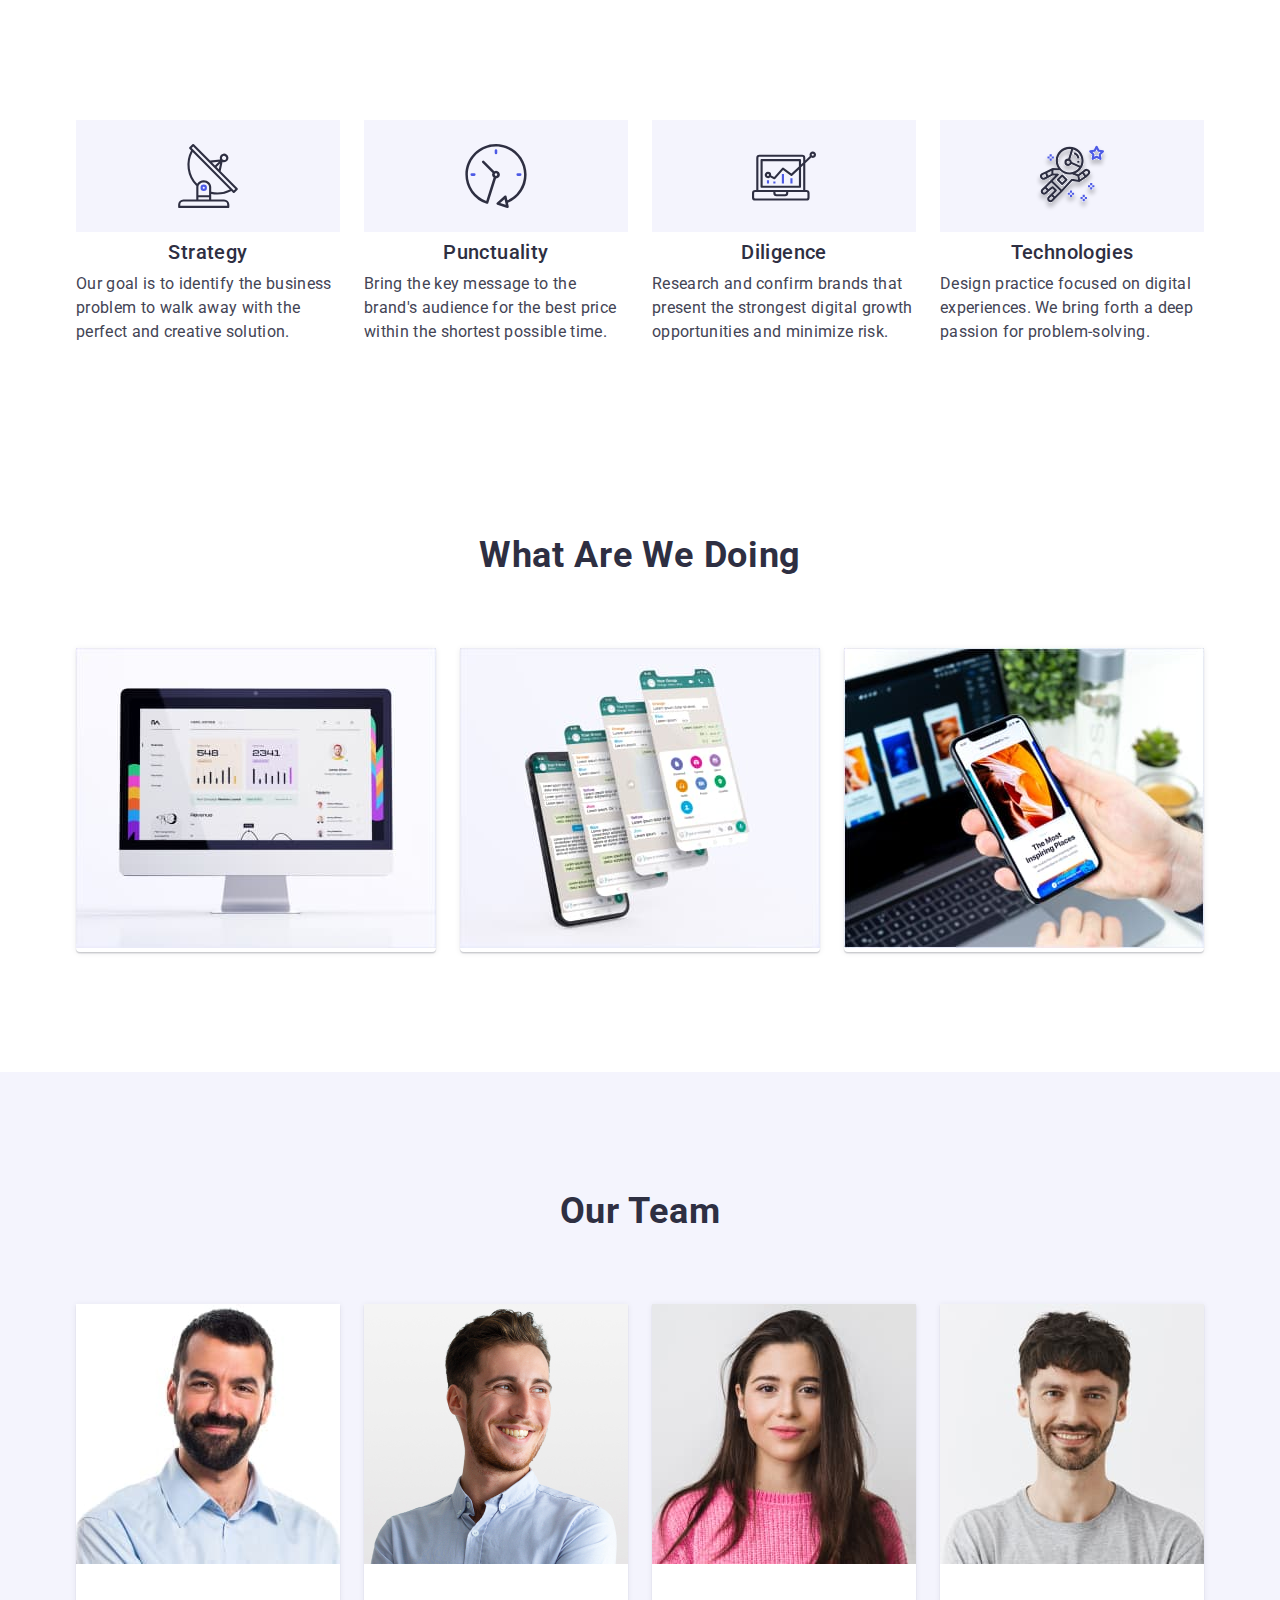
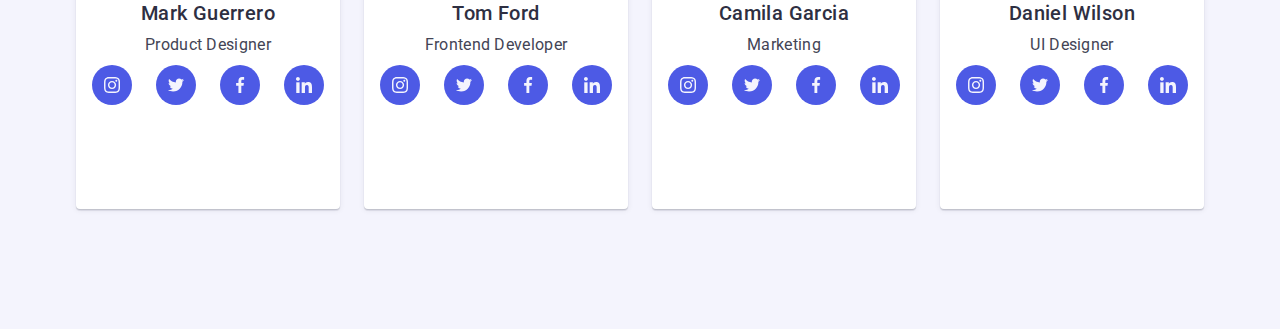
==== index.html @ c8f1322c "Update1" ====
<!DOCTYPE html>
<html lang="en">
  <head>
    <meta charset="UTF-8" />
    <meta http-equiv="X-UA-Compatible" content="IE=edge" />
    <meta name="viewport" content="width=device-width, initial-scale=1.0" />
    <title>Studio</title>
    <link
      rel="stylesheet"
      href="https://cdn.jsdelivr.net/npm/modern-normalize@1.1.0/modern-normalize.min.css"
    />
    <link rel="preconnect" href="https://fonts.googleapis.com" />
    <link rel="preconnect" href="https://fonts.gstatic.com" crossorigin />
    <link
      href="https://fonts.googleapis.com/css2?family=Raleway:wght@800&family=Roboto:wght@400;500;700;900&display=swap"
      rel="stylesheet"
    />
    <link rel="stylesheet" href="./css/styles.css" />
    <link rel="stylesheet" href="./css/device.css">
  </head>
  <body>
    <!-- top line -->
    <!-- <header class="container-site">
      <div class="container header-conteiner">
        <nav class="header-navigation">

          <a class="link web-top" href="./index.html"
            >Web<span class="studio-top">Studio</span></a
          >

          <ul class="list site-nav">
            <li class="item menu-link">
              <a class="link hover-nav header-nav current" href="./index.html"
                >Studio</a
              >
            </li>

            <li class="item menu-link">
              <a class="link hover-nav header-nav" href="./portfolio.html"
                >Portfoilio</a
              >
            </li>

            <li class="item menu-link">
              <a class="link hover-nav header-nav" href="">Contacts</a>
            </li>
          </ul>
        </nav>
        <address class="font">
          <ul class="list site-nav">
            <li class="item">
              <a
                class="link hover-nav header-addr"
                href="mailto:info@devstudio.com"
                >info@devstudio.com</a
              >
            </li>

            <li class="item">
              <a class="link hover-nav header-addr" href="tel:+11000111111"
                >+11 (000) 111-11-11</a
              >
            </li>
          </ul>
        </address>
      </div>
    </header> -->

    <!-- Hero img -->
    <main>
      <!-- <section class="hero overlay">
        <h1 class="hero-tittle">Effective Solutions for Your Business</h1>
        <button data-modal-open class="hero-btn hover-btn">
          Order Service
        </button>
      </section> -->

      <!-- Sections 1 -->
      <section class="section">
        <div class="container">
          <h2 class="list" hidden>hidden tex in this sectioenes</h2>
          <ul class="list feature-list">
            <li class="list-item">
              <h3 class="feature-subtitle">Strategy</h3>
              <p class="cards-subtext">
                Our goal is to identify the business problem to walk away with
                the perfect and creative solution.
              </p>
            </li>
            <li class="list-item">
              <h3 class="feature-subtitle">Punctuality</h3>
              <p class="cards-subtext">
                Bring the key message to the brand's audience for the best price
                within the shortest possible time.
              </p>
            </li>
            <li class="list-item">
              <h3 class="feature-subtitle">Diligence</h3>
              <p class="cards-subtext">
                Research and confirm brands that present the strongest digital
                growth opportunities and minimize risk.
              </p>
            </li>
            <li class="list-item">
              <h3 class="feature-subtitle">Technologies</h3>
              <p class="cards-subtext">
                Design practice focused on digital experiences. We bring forth a
                deep passion for problem-solving.
              </p>
            </li>
          </ul>
        </div>
      </section>

      <!-- Sections 2 -->
      <section class="section-2">
        <div class="container">
          <h2 class="semple-text">What are we doing</h2>
          <ul class="list feature-list">
            <li class="card-item">
              <img
                src="./images/img1.jpg"
                alt="Photo computer"
                width="360"
                height="300"
              />
            </li>
            <li class="card-item">
              <img
                src="./images/img2.jpg"
                alt="Photo mobile"
                width="360"
                height="300"
              />
            </li>
            <li class="card-item">
              <img
                src="./images/img3.jpg"
                alt="Photo Iphone"
                width="360"
                height="300"
              />
            </li>
          </ul>
        </div>
      </section>

      <!-- Section 3 -->
      <section class="section-3">
        <div class="container">
          <h2 class="semple-text">Our Team</h2>
          <ul class="list feature-list">
            <li class="card-item">
              <img
                src="./images/Team-Card-1.jpg"
                alt="Mark Guerrero"
                width="264"
                height="260"
              />
              <div class="subcard-item">
                <h3 class="feature-subtitle">Mark Guerrero</h3>
                <p class="cards-subtext-team">Product Designer</p>

                <ul class="social-list">
                  <li>
                    <a class="social-link" href="">
                      <svg class="social-icon">
                        <use
                          href="./images/symbol-defs.svg#icon-instagram"
                        ></use>
                      </svg>
                    </a>
                  </li>

                  <li>
                    <a class="social-link" href="">
                      <svg class="social-icon">
                        <use href="./images/symbol-defs.svg#icon-twitter"></use>
                      </svg>
                    </a>
                  </li>

                  <li>
                    <a class="social-link" href="">
                      <svg class="social-icon">
                        <use
                          href="./images/symbol-defs.svg#icon-facebook"
                        ></use>
                      </svg>
                    </a>
                  </li>

                  <li>
                    <a class="social-link" href="">
                      <svg class="social-icon">
                        <use
                          href="./images/symbol-defs.svg#icon-linkedin"
                        ></use>
                      </svg>
                    </a>
                  </li>
                </ul>
              </div>
            </li>

            <li class="card-item">
              <img
                src="./images/Team-Card-2.jpg"
                alt="Photo Tom Ford"
                width="264"
                height="260"
              />
              <div class="subcard-item">
                <h3 class="feature-subtitle">Tom Ford</h3>
                <p class="cards-subtext-team">Frontend Developer</p>
                <ul class="social-list">
                  <li class="social-item">
                    <a class="social-link" href="">
                      <svg class="social-icon">
                        <use
                          href="./images/symbol-defs.svg#icon-instagram"
                        ></use>
                      </svg>
                    </a>
                  </li>

                  <li>
                    <a class="social-link" href="">
                      <svg class="social-icon">
                        <use href="./images/symbol-defs.svg#icon-twitter"></use>
                      </svg>
                    </a>
                  </li>

                  <li>
                    <a class="social-link" href="">
                      <svg class="social-icon">
                        <use
                          href="./images/symbol-defs.svg#icon-facebook"
                        ></use>
                      </svg>
                    </a>
                  </li>

                  <li>
                    <a class="social-link" href="">
                      <svg class="social-icon">
                        <use
                          href="./images/symbol-defs.svg#icon-linkedin"
                        ></use>
                      </svg>
                    </a>
                  </li>
                </ul>
              </div>
            </li>

            <li class="card-item">
              <img
                src="./images/Team-Card-3.jpg"
                alt="Photo Camila Garcia"
                width="264"
                height="260"
              />
              <div class="subcard-item">
                <h3 class="feature-subtitle">Camila Garcia</h3>
                <p class="cards-subtext-team">Marketing</p>
                <ul class="social-list">
                  <li class="social-item">
                    <a class="social-link" href="">
                      <svg class="social-icon">
                        <use
                          href="./images/symbol-defs.svg#icon-instagram"
                        ></use>
                      </svg>
                    </a>
                  </li>

                  <li>
                    <a class="social-link" href="">
                      <svg class="social-icon">
                        <use href="./images/symbol-defs.svg#icon-twitter"></use>
                      </svg>
                    </a>
                  </li>

                  <li>
                    <a class="social-link" href="">
                      <svg class="social-icon">
                        <use
                          href="./images/symbol-defs.svg#icon-facebook"
                        ></use>
                      </svg>
                    </a>
                  </li>

                  <li>
                    <a class="social-link" href="">
                      <svg class="social-icon">
                        <use
                          href="./images/symbol-defs.svg#icon-linkedin"
                        ></use>
                      </svg>
                    </a>
                  </li>
                </ul>
              </div>
            </li>

            <li class="card-item">
              <img
                src="./images/Team-Card-4.jpg"
                alt="Photo Daniel Wilson"
                width="264"
                height="260"
              />
              <div class="subcard-item">
                <h3 class="feature-subtitle">Daniel Wilson</h3>
                <p class="cards-subtext-team">UI Designer</p>
                <ul class="social-list">
                  <li class="social-item">
                    <a class="social-link" href="">
                      <svg class="social-icon">
                        <use
                          href="./images/symbol-defs.svg#icon-instagram"
                        ></use>
                      </svg>
                    </a>
                  </li>

                  <li>
                    <a class="social-link" href="">
                      <svg class="social-icon">
                        <use href="./images/symbol-defs.svg#icon-twitter"></use>
                      </svg>
                    </a>
                  </li>

                  <li>
                    <a class="social-link" href="">
                      <svg class="social-icon">
                        <use
                          href="./images/symbol-defs.svg#icon-facebook"
                        ></use>
                      </svg>
                    </a>
                  </li>

                  <li>
                    <a class="social-link" href="">
                      <svg class="social-icon">
                        <use
                          href="./images/symbol-defs.svg#icon-linkedin"
                        ></use>
                      </svg>
                    </a>
                  </li>
                </ul>
              </div>
            </li>
          </ul>
        </div>
      </section>

      <!-- Section 4 -->
      <!-- <section class="section-4">
        <div class="container">
          <h2 class="costumer">Customers</h2>
          <ul class="company-logo">
            <li class="logo-company-partners">
              <a class="logo-partner" href="">
                <svg class="logo-company-items" width="104" height="56">
                  <use href="./images/symbol-defs.svg#icon-icon-Client-1"></use>
                </svg>
              </a>
            </li>

            <li class="logo-company-partners">
              <a class="logo-partner" href="">
                <svg class="logo-company-items" width="104" height="56">
                  <use href="./images/symbol-defs.svg#icon-icon-Client-2"></use>
                </svg>
              </a>
            </li>

            <li class="logo-company-partners">
              <a class="logo-partner" href="">
                <svg class="logo-company-items" width="104" height="56">
                  <use href="./images/symbol-defs.svg#icon-icon-Client-3"></use>
                </svg>
              </a>
            </li>

            <li class="logo-company-partners">
              <a class="logo-partner" href="">
                <svg class="logo-company-items" width="104" height="56">
                  <use href="./images/symbol-defs.svg#icon-icon-Client-4"></use>
                </svg>
              </a>
            </li>

            <li class="logo-company-partners">
              <a class="logo-partner" href="">
                <svg class="logo-company-items" width="104" height="56">
                  <use href="./images/symbol-defs.svg#icon-icon-Client-5"></use>
                </svg>
              </a>
            </li>

            <li class="logo-company-partners">
              <a class="logo-partner" href="">
                <svg class="logo-company-items" width="104" height="56">
                  <use href="./images/symbol-defs.svg#icon-icon-Client-6"></use>
                </svg>
              </a>
            </li>
          </ul>
        </div>
      </section>
    </main>

    <div class="backdrop is-hidden" data-modal>
      <div class="modal">
        <button data-modal-close class="close-btn-img">
          <svg class="icon-vector" width="8" height="8">
            <use href="./images/symbol-defs.svg#icon-Vector"></use>
          </svg>
        </button>
        <p class="modal-form-text">
          Leave your contacts and we will call you back
        </p>

        <form class="form">
          <label class="modal-text"
            ><span class="form-subfield">Name</span>
            <span class="form-field">
              <input type="text" name="name" id="name" class="column" />
              <svg class="icon-modal" width="18" height="24">
                <use href="./images/symbol-defs.svg#icon-person"></use>
              </svg>
            </span>
          </label>

          <label class="modal-text"
            ><span class="form-subfield">Phone</span>
            <span class="form-field">
              <input type="tel" name="tel" id="tel" class="column" />
              <svg class="icon-modal" width="18" height="24">
                <use href="./images/symbol-defs.svg#icon-phone"></use>
              </svg>
            </span>
          </label>

          <label for="email" class="modal-text"
            ><span class="form-subfield">Email</span>
            <span class="form-field">
              <input type="email" name="email" id="email" class="column" />
              <svg class="icon-modal" width="18" height="24">
                <use href="./images/symbol-defs.svg#icon-email"></use>
              </svg>
            </span>
          </label>

          <div class="form-field">
            <label for="comment" class="modal-text">Comment</label>
            <textarea
              name="comment"
              id="comment"
              rows="6"
              cols="9"
              class="comment-column"
              placeholder="Text input"
            ></textarea>
          </div>

          <label class="check option text-policy">
            <input class="check__input" type="checkbox" checked />
            <span class="check__box"></span>
            I accept the terms and conditions of the
            <a href="" class="link-policy">Privacy Policy</a>
          </label>

          <div class="form-btn">
            <button type="submit" class="btn-modal hover-btn">Send</button>
          </div>
        </form>
      </div>
    </div> -->

    <!-- <footer class="back-foot">
      <div class="container-fooer">
        <div>
          <a class="link web-top" href="./index.html"
            >Web <span class="studio-top-footer">Studio</span></a
          >
          <p class="foot-text">
            Increase the flow of customers and sales for your business with
            digital marketing & growth solutions.
          </p>
        </div>
        <div class="container-subfooetr">
          <p class="footr-subtext">Social media</p>
          <ul class="footer-social">
            <li>
              <a class="subbutton" href="">
                <svg class="button-icon" width="40" height="40">
                  <use href="./images/symbol-defs.svg#icon-instagram"></use>
                </svg>
              </a>
            </li>
            <li>
              <a class="subbutton" href="">
                <svg class="button-icon" width="40" height="40">
                  <use href="./images/symbol-defs.svg#icon-twitter"></use>
                </svg>
              </a>
            </li>
            <li>
              <a class="subbutton" href="">
                <svg class="button-icon" width="40" height="40">
                  <use href="./images/symbol-defs.svg#icon-facebook"></use>
                </svg>
              </a>
            </li>
            <li>
              <a class="subbutton" href="">
                <svg class="button-icon" width="40" height="40">
                  <use href="./images/symbol-defs.svg#icon-linkedin"></use>
                </svg>
              </a>
            </li>
          </ul>
        </div>

        <div class="Subscribe">
          <p class="text-subscribe">Subscribe</p>
          <div class="box2">
            <label for="mail"></label>
            <input
              type="email"
              id="mail"
              name="email"
              placeholder="E-mail"
              class="footer-mail comment-footer"
            />
            <button class="footer-subscribe-btn" type="submit">
              Subscribe
              <svg class="footer-subscribe-icon" width="24" height="24">
                <use href="./images/symbol-defs.svg#icon-send"></use>
              </svg>
            </button>
          </div>
        </div>
      </div>
    </footer> -->

    <!-- <script src="./js/modal.js"></script> -->
  </body>
</html>
---- css/styles.css ----
body{
font-family: "Roboto", sans-serif;
color: var(--text);
}

p,h1,h2,h3,h4,h5,h6{
margin: 0;
}

ul {
    margin: 0;
    padding-left: 0;
}

:root{
--font-text:#2e2f42;
--text:#434455;
--color: #4d5ae5;
--hov-btn: #404bbf;
--white-col: #ffffff;
--ft-col: #f4f4fd;
--color-tex: #E7E9FC;

--card-set-gap: 20px;

}
.list{
    list-style: none;
}

.link{
    text-decoration: none;
}






  
/* ==============================Header================================*/
.web-top{
font-family: "Raleway", sans-serif;
font-weight: 800;
font-size: 18px;
line-height: 1.17;
letter-spacing: 0.03em;
text-transform: uppercase;
color: var(--color)
}

.web-top{
    margin-right: 76px;
}

.studio-top{
font-family: 'Raleway', sans-serif;
font-weight: 800;
font-size: 18px;
line-height: 1.5;
letter-spacing: 0.03em;
text-transform: uppercase;
color: var(--font-text);     
}

.header-nav{
    font-family: 'Roboto', sans-serif;
    font-weight: 500;
    font-size: 16px;
    line-height: 1.5;
    letter-spacing: 0.02em;
    color: var(--font-text);
}

.header-addr{
    font-family: 'Roboto', sans-serif;
    font-size: 16px;
    line-height: 1.5;
    letter-spacing: 0.02em;
    color: var(--text);
}

.font{
    font-style: normal
}

.line{
    border-bottom: 1px solid #E7E9FC;
}
.header-navigation{
    display: flex;
    align-items: center;
    margin-right: auto;
}

.site-nav{
    display: flex;
    gap: 40px;
}

.item{
    padding-top: 25px;
    padding-bottom: 25px;
}
.menu-link {
    position: relative;
}

.link.current::after {
    content: '';
    position: absolute;
    left: 0;
    bottom: -1px;
    display: block;
    width: 100%;
    height: 4px;
    border-radius: 2px;
    background-color: #404BBF;
}


/* =================Hero =========================*/
.hero{
    background-color: var(--font-text);
    padding-top: 188px;
    padding-bottom: 188px;
    height: 600px;
    text-align: center;
}

.hero-tittle{
    font-family: 'Roboto', sans-serif;
    font-size: 56px;
    line-height: 1.07;
    letter-spacing: 0.02em;
    color: var(--white-col);
    max-width: 496px;
    margin-left: auto;
    margin-right: auto;
    margin-bottom: 48px;
}

.hero-btn{
    font-family: "Roboto", sans-serif;
    font-weight: 500;
    font-size: 16px;
    line-height: 1.5;
    letter-spacing: 0.04em;
    color: var(--white-col);
    cursor: pointer;
    background: var(--color);
    box-shadow: 0px 4px 4px rgba(0, 0, 0, 0.15);
    border-radius: 4px;
    padding: 16px 32px 16px;
    border: none;
    transition: 250ms ease;
}


.hover-btn:hover,
.hover-btn:focus {
    background-color: var(--hov-btn);
    color: var(--white-col);
    box-shadow: 0px 3px 1px rgba(0, 0, 0, 0.1), 0px 2px 1px rgba(0, 0, 0, 0.08), 0px 2px 2px rgba(0, 0, 0, 0.12);
}

.hover-nav:hover,
.hover-nav:focus{
    color: var(--hov-btn);
}

.backdrop{
    position: fixed;
    top: 0;
    left: 0;
    min-width: 100%;
    min-height: 100%;
    background: rgba(46, 47, 66, 0.4);
    opacity: 1; 
    visibility: visible; 
    transition: opacity 250ms cubic-bezier(0.4, 0, 0.2, 1) visibility 250ms cubic-bezier(0.4, 0, 0.2, 1);
}

.backdrop.is-hidden{
    opacity: 0;
    pointer-events: none;
}

.is-hidden {
    opacity: 0;
    visibility: hidden;
    transition: 300ms ease-in-out;
}

.modal{
    position: absolute;
    top: 50%;
    left: 50%;
    transform: translate(-50%, -50%)scale(1);

    min-height: 576px; 
    min-width: 408px;
    
    background: #FCFCFC;
    box-shadow: 0px 1px 1px rgba(0, 0, 0, 0.14), 0px 1px 3px rgba(0, 0, 0, 0.12), 0px 2px 1px rgba(0, 0, 0, 0.2);
    border-radius: 4px;
    padding: 24px;
    transition: transform 250ms cubic-bezier(0.4, 0, 0.2, 1);
}

.modal-form-text{
    font-family: 'Roboto', sans-serif;
    font-weight: 500;
    font-size: 16px;
    line-height: 1.5;
    text-align: center;
    letter-spacing: 0.02em;
    color: #2E2F42;
    margin-top: 48px;
    margin-bottom: 16px;
}

textarea{
    resize: none;
}

.backdrop.is-hidden .modal {
    transform: translate(-50%, -50%) scaleY(0);
}

.nav-btn{
    font-family: "Roboto", sans-serif;
    font-weight: 500;
    font-size: 16px;
    line-height: 1.5;
    letter-spacing: 0.04em;
    cursor: pointer;
    color: var(--color);
    padding: 12px 24px 12px;
    background-color: var(--ft-col);
    border: 1px solid var(--color-tex);
    border-radius: 4px;
    transition: 250ms ease;
}

/* =====================Sections =================== */

.hover-cards:hover{
    box-shadow: 0px 1px 6px rgba(46, 47, 66, 0.08), 0px 1px 1px rgba(46, 47, 66, 0.16), 0px 2px 1px rgba(46, 47, 66, 0.08);
    transition: 250ms ease;
}

.subbutton:hover,
.subbutton:focus {
    background-color: #31D0AA;
}

.social-link:hover,
.social-link:focus {
    background-color: #404BBF;
}

.logo-partner:is(:hover, :focus) {
   color: #404BBF;
   border: 1px solid #404BBF;
}

.logo-company-items {
    width: 104px;
    height: 56px;
    fill: currentColor;
    transition: 250ms ease;
}

.logo-partner {
    display: flex;
    border: 1px solid #8e8f99;
    width: 100%;
    height: 100%;
    border-radius: 4px;
    justify-content: center;
    align-items: center;
    color: #8e8f99;
}

.feature-text {
    font-family: 'Roboto', sans-serif;
    font-size: 16px;
    line-height: 1.5;
    letter-spacing: 0.02em;
    color: var(--text);
}

.semple-text {
    font-family: 'Roboto', sans-serif;
    font-size: 36px;
    line-height: 1.11;
    text-align: center;
    letter-spacing: 0.02em;
    text-transform: capitalize;
    color: var(--font-text);
    margin-bottom: 72px;
}

.costumer{
    font-family: 'Roboto', sans-serif;
    font-weight: 700;
    font-size: 36px;
    line-height: 1.11;
    text-align: center;
    letter-spacing: 0.02em;
    margin-bottom: 72px;
}

.customers-item {
    width: calc((100% - 120px) / 6);
    height: 88px;
}

.feature-subtitle{
    font-family: 'Roboto', sans-serif;
    font-weight: 500;
    font-size: 20px;
    line-height: 1.2;
    letter-spacing: 0.02em;
    color: var(--font-text);
    
}

.cards-subtext{
    font-size: 16px;
    line-height: 1.5;
    letter-spacing: 0.02em;
    color: var(--text);
    margin-top: 8px;
    margin-bottom: 72px;
}

.cards-subtext-team{
    font-size: 16px;
    line-height: 1.5;
    letter-spacing: 0.02em;
    color: var(--text);
    margin-top: 8px;
}

.cards-text{
    padding-top: 32px;
    padding-bottom: 32px;
    padding-left: 16px;
    padding-right: 16px;
}

.overlay{ 
    margin: 0 auto;
    background-image: linear-gradient(to right, rgba(46, 47, 66, 0.7), rgba(46, 47, 66, 0.7)), url("../images/people-office.jpg");
    background-repeat: no-repeat;
    background-size: cover;
    background-position: center;
    max-width: 1440px;
}

.card-item {
    text-align: center;
    background: #FFFFFF;
    box-shadow: 0px 1px 6px rgba(46, 47, 66, 0.08), 0px 1px 1px rgba(46, 47, 66, 0.16), 0px 2px 1px rgba(46, 47, 66, 0.08);
    border-radius: 0px 0px 4px 4px;
}

.gallery-list{
    display: flex;
    flex-wrap: wrap;
    gap: 48px 24px;
}

.gallery-list li{
    width: calc((100% - 60px) / 3);
    width: 360px;
}

.subcard-item{
    padding-top: 32px;
    padding-bottom: 32px;
}

.item-card{
    border: 1px solid #E7E9FC;
}


.box{
    width: 1158px;
    margin-top: 0px;
    margin: 0 auto;
}

.box1{
    width: 1158px;
    margin-top: 288px;
    margin-top: 72px;
}

.container {
    /* max-width: 428px; */
    padding-right: 15px;
    padding-left: 15px;
    margin-left: auto;
    margin-right: auto;
}

.container-fooer{
    width: 1158px;
    padding-right: 15px;
    padding-left: 15px;
    margin: 0 auto;
    display: flex;
}

.container-subfooetr{
    margin-left: 120px;
}

.section{
    padding-top: 120px;
}

.section-2{
    padding-top: 120px;
    padding-bottom: 120px;
}

.section-2{
    display: none;
}   

.section-3{
    padding-top: 120px;
    padding-bottom: 120px;
    background-color: #F4F4FD;
}

.section-4 {
    padding-top: 130px;
    padding-bottom: 120px; 
}

.container-4{
    width: 1128px;
    padding-right: 15px;
    padding-left: 15px;
    margin: 0 auto;
}

.section-portfolio {
    padding-bottom: 120px;
    padding-top: 120px;
}

.company-logo{
    display: flex;
    list-style: none;
    gap: 24px;
}

.sublogo{
    width: 168px;
    height: 88px;
}

.feature-list {
    display: block;
    gap: 24px;
    justify-content: center;
}

.feature-sublist {
    display: flex;
    gap: 24px;
    justify-content: center;
    margin-bottom: 72px;
}

.header-conteiner {
    display: flex;
}

.logo-company-partners{
    width: 168px;
    height: 88px;
}

.item-img-wrapper{
    position: relative;
    overflow: hidden;
}

.overloy-cards{
    position: absolute;
    left: 0;
    top: 0;
    width: 100%;
    height: 100%;
    overflow: auto;
    transform: translate(0, 100%);

    padding-top: 40px;
    padding-bottom: 40px;
    padding-right: 32px;
    padding-left: 32px;
    
    color: #F4F4FD;
    font-size: 16px;
    line-height: 1.5;
    letter-spacing: 0.02em;

    transform: translateY(100%);
    transition: transform 250ms linear;
    background-color: #4D5AE5;
}

.Item-cards-hover:hover .overloy-cards,
.Item-cards-hover:focus .overloy-cards {
    transform: translateY(0%);
}

.close-btn-img{
    position: absolute;
    right: 24px;
    top: 24px;
    display: flex;
    justify-content: center;
    align-items: center;
    width: 40px;
    height: 40px;
    border-radius: 50%;
    background-color: #E7E9FC;
    transition: 250ms ease;
    border: none;
    width: 24px;
    height: 24px;
    cursor: pointer;
}

.close-btn-img:hover{
    background-color: #404bbf;
}

.close-btn-img:hover svg use {
    fill: white;
}

.order-service-btn {
    padding-top: 8px;
    padding-bottom: 8px;
    padding-left: 24px;
    padding-right: 64px;
    margin-left: 24px;
    width: 165px;

    font-family: 'Roboto', sans-serif;
    font-weight: 500;
    font-size: 16px;
    line-height: 1.5;
    display: flex;
    letter-spacing: 0.04em;
    color: #FFFFFF;
    background: #4D5AE5;
    border-radius: 4px;
    border: none;
}

.footer-subscribe-btn:hover {
    background-color: #404bbf;
    display: flex;
    transition: 250ms linear;
}

.box2 {
    display: flex;
}

.footer-subscribe-btn {
    min-width: 165px;
    height: 40px;
    display: flex;
    justify-content: center;
    align-items: center;
    font-weight: 500;
    font-size: 16px;
    line-height: 1.5;
    letter-spacing: 0.04em;
    color: #FFFFFF;
    background-color: #4D5AE5;
    border-radius: 4px;
    border: none;
    margin-left: 24px;
    gap: 16px;
}

.form-field {
    display: flex;
    flex-direction: column;
    margin-bottom: 8px;
    position: relative;
}

.form-subfield{
    display: flex;
    margin-bottom: 4px;
}

.form-field :last-child {
    padding-bottom: 0;
}

.form-field-comment {
    display: flex;
    padding-bottom: 8px;
    padding-top: 16px;
}

.form {
    margin-left: auto;
    margin-right: auto;
}

.modal-text {
    font-family: 'Roboto', sans-serif;
    font-size: 12px;
    line-height: 1.17;
    letter-spacing: 0.04em;
    color: #8E8F99;
    padding-bottom: 4px;
}

.column{
    width: 100%;
    height: 40px;
    border: 1px solid rgba(46, 47, 66, 0.4);
    border-radius: 4px;
    padding-left: 38px;
    background: transparent;
}
.column:focus{
    outline: none;
    border-color: var(--color);
}

.column:focus + .icon-modal{
fill: var(--color);
}

.comment-column{
    border: 1px solid rgba(46, 47, 66, 0.4);
    border-radius: 4px;
    padding-left: 16px;
    padding-top: 8px;
    font-weight: 400;
    font-size: 12px;
    line-height: 1.17;
    letter-spacing: 0.04em;
    background: transparent;
    height: 120px;
}

.comment-column:focus{
    outline: none;
    border-color: var(--color);
}

.text-policy{
    font-family: 'Roboto';
    font-size: 12px;
    line-height: 1.17;
    letter-spacing: 0.04em;
    color: #8E8F99;
    margin-left: 24px;
    align-content: center;
}

.btn-modal{
    font-family: 'Roboto', sans-serif;
    font-weight: 500;
    font-size: 16px;
    line-height: 1.5;
    letter-spacing: 0.04em;
    color: #FFFFFF;
    width: 169px;
    padding: 16px 32px 16px 32px;
    border: none;
    background: #4D5AE5;
    box-shadow: 0px 4px 4px rgba(0, 0, 0, 0.15);
    border-radius: 4px;
    transition: 250ms ease;
    cursor: pointer;
}

.form-btn{
    text-align: center;
    margin: 0 auto;
    padding-top: 24px;
}

.link-policy{
    color: #4D5AE5;
}

.policy-image{
    fill: currentColor;
}

.icon-modal{
    fill: #2E2F42;
    position: absolute;
    top: 50%;
    left: 16px;
    transform: translateY(-50%)
}



.option {
    margin-bottom: 0.5em;
}

/* Check */

.check {
    padding-right: 8px;
}

.check__input {
    position: absolute;
    clip: rect(0 0 0 0);
    width: 1px;
    height: 1px;
    margin: -1px;
}

.check__box {
    position: absolute;
    margin-top: 0.2em;
    margin-left: -24px;
    width: 16px;
    height: 16px;
    overflow: hidden;
    background-color: white;
    background-repeat: no-repeat;
    background-position: 50% 50%;
    border: 1px solid rgba(46, 47, 66, 0.4);
    border-radius: 2px;
    padding-left: 8px;
    align-content: center;
}

/* Checked */

.check__input:checked+.check__box {
    background-color: #4A90E2;
    background-image: url("../images/check.svg");
}

/* Focused */

.check__input:focus+.check__box {
    box-shadow:
        0 0 0 0.1em #4A90E2,
}

/* Disabled */

.check__input:disabled+.check__box {
    box-shadow: 0 0 0 0.1em #9B9B9B;
}

.check__input:checked:disabled+.check__box {
    background-color: #9B9B9B;
}

/* ============================Footer========================= */

.foot-text{
    font-family: 'Roboto',sans-serif;
    font-size: 16px;
    line-height: 1.5;
    letter-spacing: 0.02em;
    color: var(--color-tex);
    height: 72px;
    margin-top: 16px;
    width: 264px;
}

.footr-subtext{
    font-family: 'Roboto', sans-serif;
    font-style: normal;
    font-weight: 500;
    font-size: 16px;
    line-height: 1.5;
    letter-spacing: 0.02em;
    color: #FFFFFF;
    padding-bottom: 16px;
}

.back-foot{
    background-color: var(--font-text);
    height: 310px;
    padding-top: 100px;
    padding-bottom: 100px;
}

.foot-clt{
    color: var(--ft-col);
}

.studio-top-footer {
    font-family: 'Raleway', sans-serif;
    font-weight: 800;
    font-size: 18px;
    line-height: 1.5;
    letter-spacing: 0.03em;
    text-transform: uppercase;
    color: var(--ft-col);
}

.footer-social{
    display: flex;
    list-style: none;
    gap: 16px;
}

.button-icon{
    width: 20px;
    height: 20px;
}

.subbutton{
    background: #4D5AE5;
    border: none;
    width: 40px;
    height: 40px;
    border-radius: 50%;
    display: flex;
    justify-content: center;
    align-items: center;
    transition: 250ms ease;
}

.social-list{
    display: flex;
    justify-content: center;
    align-items: center;
    padding: 0;
    margin: 0;
    list-style: none;
    gap: 24px;
    padding-top: 8px;
    margin-bottom: 72px;
}

.social-link{
    display: flex;
    justify-content: center;
    align-items: center;
    width: 40px;
    height: 40px;
    border-radius: 50%;
    background-color: #4D5AE5;  
    transition: 250ms ease;
}

.social-icon{
    width: 16px;
    height: 16px;
}

.text-subscribe{
    font-family: 'Roboto';
    font-style: normal;
    font-weight: 500;
    font-size: 16px;
    line-height: 1.5;
    letter-spacing: 0.02em;
    color: #FFFFFF;

    padding-bottom: 16px;
}

.footer-mail{
    padding-top: 8px;
    padding-bottom: 8px;
    padding-left: 16px;
    width: 262px;
    border: 1px solid #FFFFFF;
    filter: drop-shadow(0px 4px 4px rgba(0, 0, 0, 0.15));
    border-radius: 4px;
    background: transparent;
    color: #ffffff;
}

.comment-footer::placeholder {
    color: #ffffff;
}

.Subscribe{
    margin-left: 80px;
}
---- css/device.css ----
@media screen and (min-width: 428px) {

.container{
    max-width: 428px;
    padding-left: 15px;
    padding-right: 15px;
    margin-left: auto;
    margin-right: auto;
    
    }

.feature-subtitle{
    justify-content: center;
}

.section-2 {
    display: none;
}

        
    }



    @media screen and (min-width: 768px) {
.container {
    max-width: 768px;  
    
    }
.feature-subtitle{
    justify-content: center;
}  
.list-item{
    flex-basis: calc((100% - 24px) / 2);
}
.feature-sublist {
    display: flex;
    gap: 24px;
    margin-bottom: 72px;
}
.feature-list {
    display: flex;
    gap: 24px;
    
}
 
   


 


      
}



    @media screen and (min-width: 1200px) {

.container{
    max-width: 1158px;
   
}
.feature-list {
    display: flex;
    gap: 24px;
    justify-content: center;
}
        
.list-item::before {
    content: '';
    display: block;
    height: 112px;
    background-color: #F4F4FD;
    margin-bottom: 8px;
    background-repeat: no-repeat;
    background-position: center;
}

.list-item:nth-child(1)::before {
    content: '';
    background-image: url("../images/antenna.svg");
}

.list-item:nth-child(2)::before {
    content: '';
    background-image: url("../images/clock.svg");
}

.list-item:nth-child(3)::before {
    content: '';
    background-image: url("../images/diagram.svg");
}

.list-item:nth-child(4)::before {
    content: '';
    background-image: url("../images/astronaut.svg");
}
.cards-subtext{
     width: 264px;
}

.section-2 {
    display: block;
}

.feature-subtitle{
    display: flex;
    justify-content: center;
}


    }
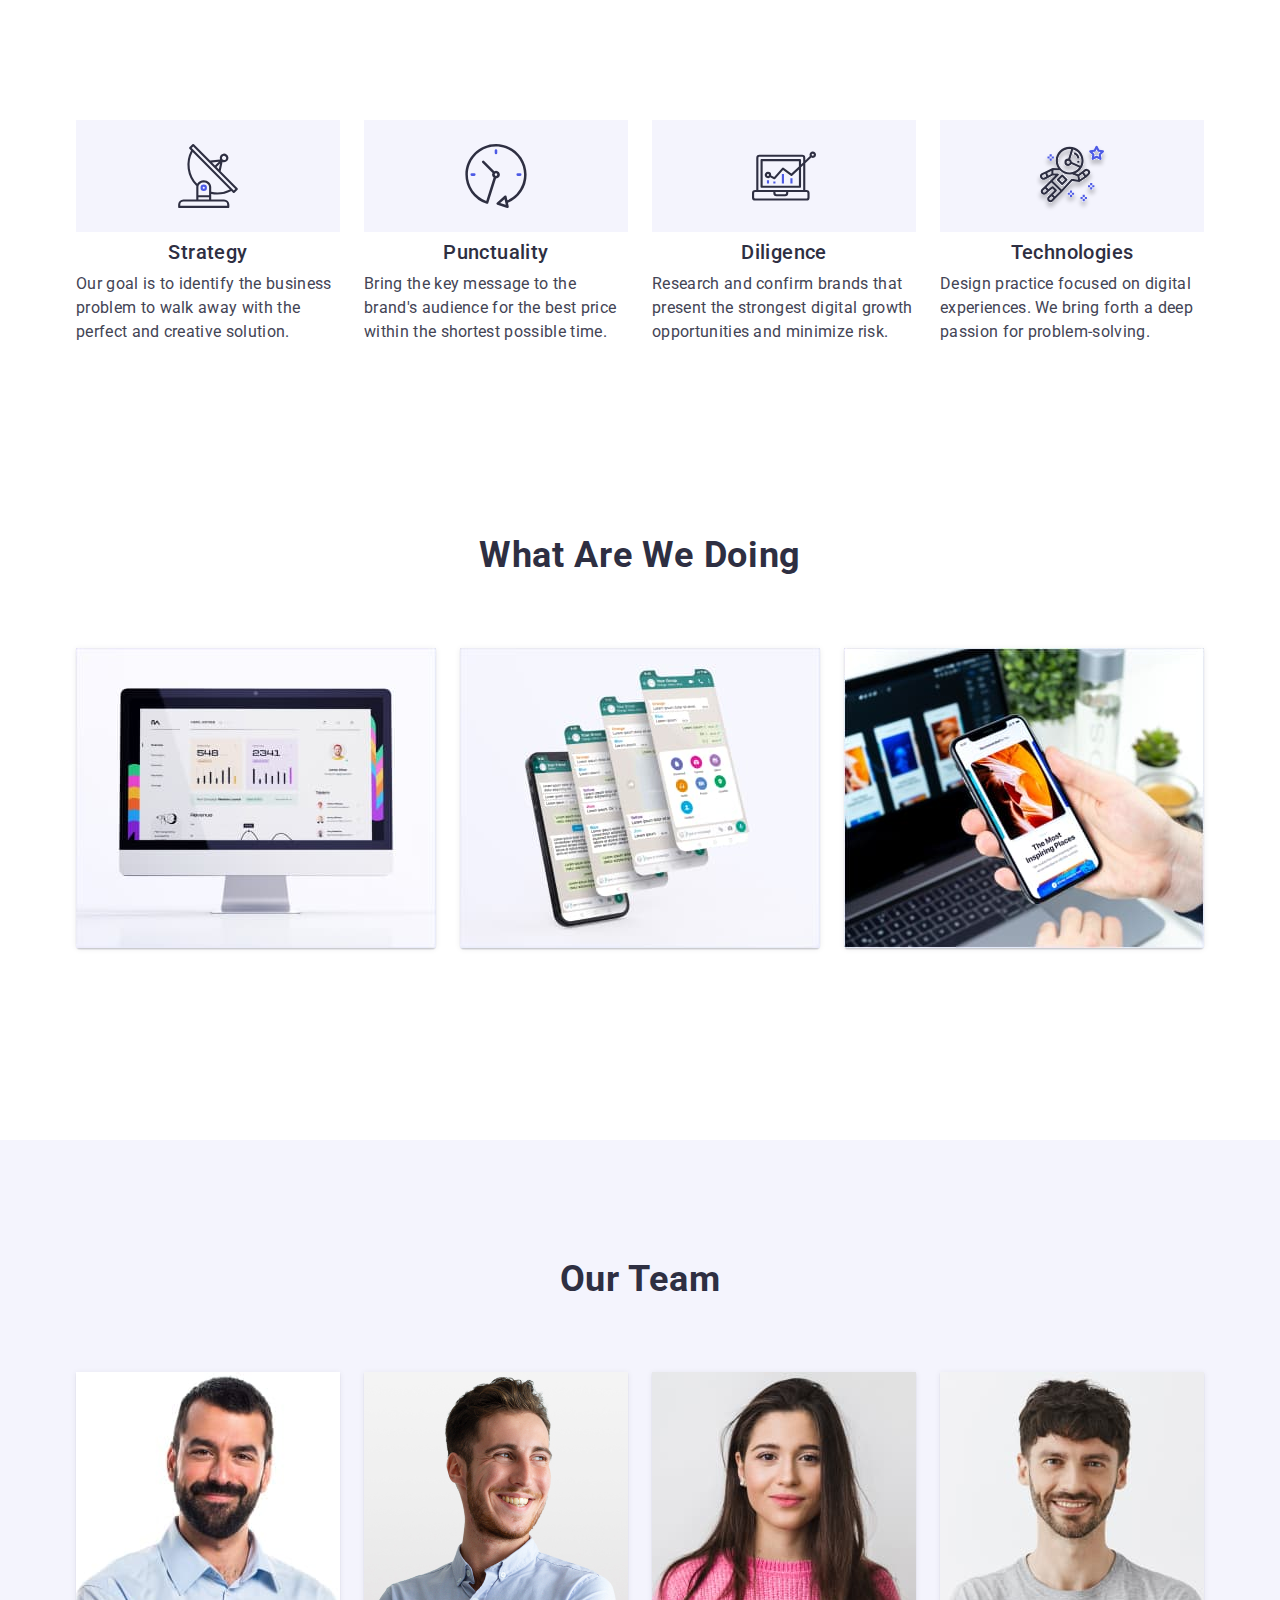
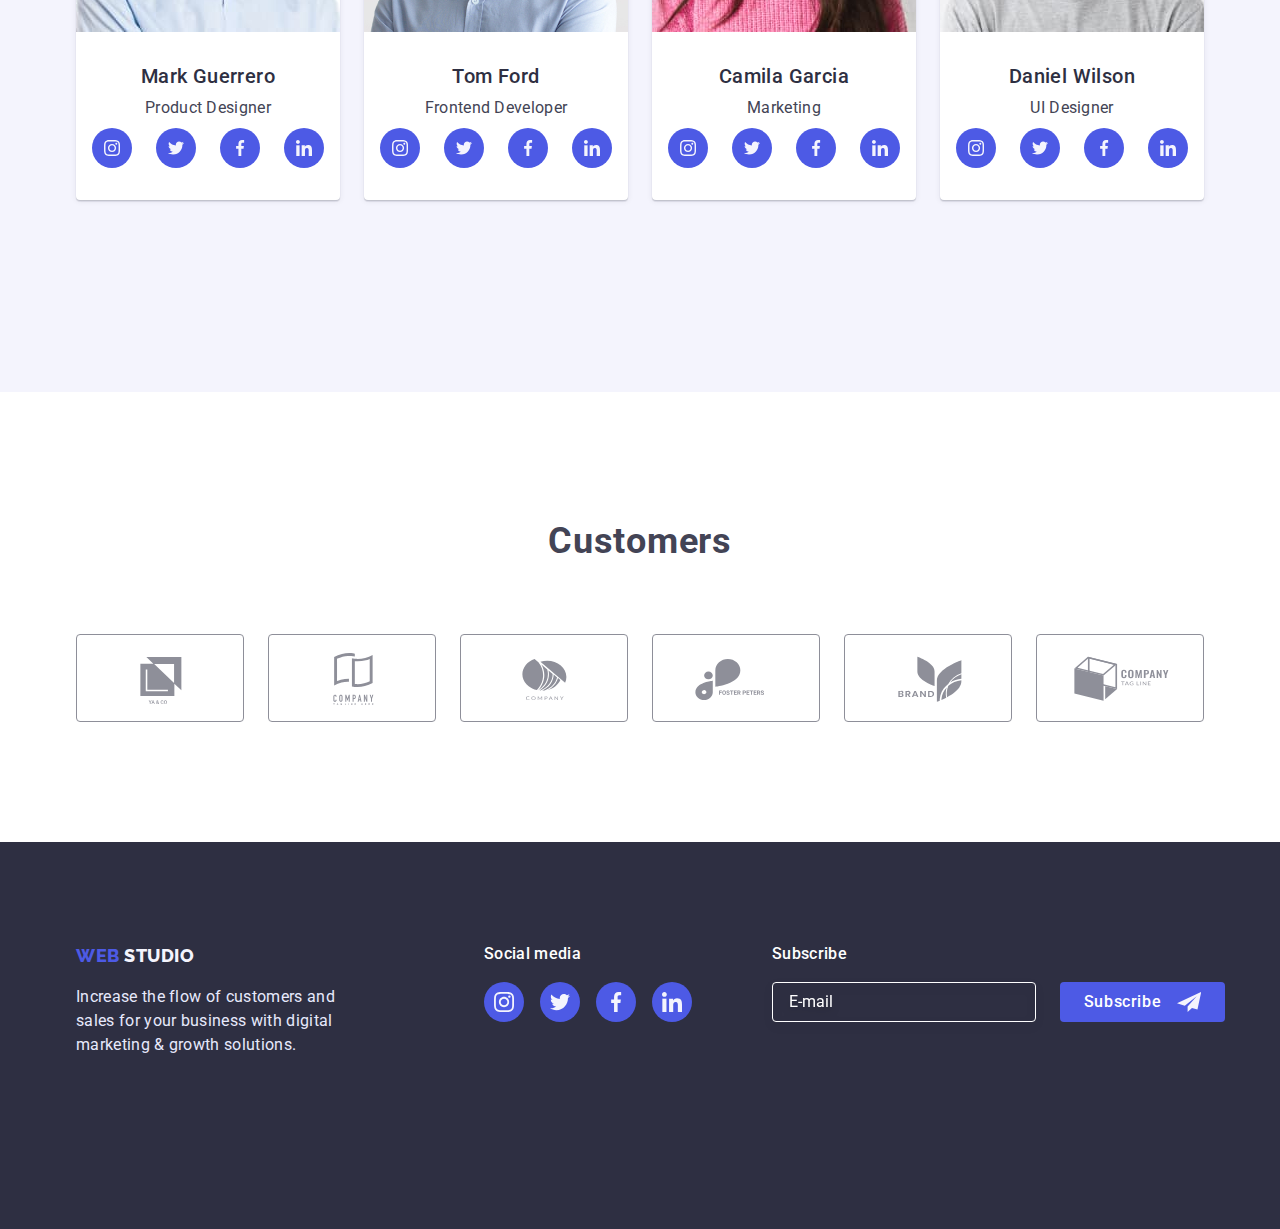
==== commit 43dbcc36: "Update1" ====
--- a/index.html
+++ b/index.html
@@ -16,14 +16,13 @@
       rel="stylesheet"
     />
     <link rel="stylesheet" href="./css/styles.css" />
-    <link rel="stylesheet" href="./css/device.css">
+    <link rel="stylesheet" href="./css/device.css" />
   </head>
   <body>
     <!-- top line -->
     <!-- <header class="container-site">
       <div class="container header-conteiner">
         <nav class="header-navigation">
-
           <a class="link web-top" href="./index.html"
             >Web<span class="studio-top">Studio</span></a
           >
@@ -363,7 +362,7 @@
       </section>
 
       <!-- Section 4 -->
-      <!-- <section class="section-4">
+      <section class="section-4">
         <div class="container">
           <h2 class="costumer">Customers</h2>
           <ul class="company-logo">
@@ -485,51 +484,53 @@
           </div>
         </form>
       </div>
-    </div> -->
-
-    <!-- <footer class="back-foot">
+    </div>
+
+    <footer class="back-foot">
       <div class="container-fooer">
-        <div>
-          <a class="link web-top" href="./index.html"
-            >Web <span class="studio-top-footer">Studio</span></a
-          >
-          <p class="foot-text">
-            Increase the flow of customers and sales for your business with
-            digital marketing & growth solutions.
-          </p>
-        </div>
-        <div class="container-subfooetr">
-          <p class="footr-subtext">Social media</p>
-          <ul class="footer-social">
-            <li>
-              <a class="subbutton" href="">
-                <svg class="button-icon" width="40" height="40">
-                  <use href="./images/symbol-defs.svg#icon-instagram"></use>
-                </svg>
-              </a>
-            </li>
-            <li>
-              <a class="subbutton" href="">
-                <svg class="button-icon" width="40" height="40">
-                  <use href="./images/symbol-defs.svg#icon-twitter"></use>
-                </svg>
-              </a>
-            </li>
-            <li>
-              <a class="subbutton" href="">
-                <svg class="button-icon" width="40" height="40">
-                  <use href="./images/symbol-defs.svg#icon-facebook"></use>
-                </svg>
-              </a>
-            </li>
-            <li>
-              <a class="subbutton" href="">
-                <svg class="button-icon" width="40" height="40">
-                  <use href="./images/symbol-defs.svg#icon-linkedin"></use>
-                </svg>
-              </a>
-            </li>
-          </ul>
+        <div class="box3">
+          <div class="footer-logo-text">
+            <a class="link web-top" href="./index.html"
+              >Web <span class="studio-top-footer">Studio</span></a
+            >
+            <p class="foot-text">
+              Increase the flow of customers and sales for your business with
+              digital marketing & growth solutions.
+            </p>
+          </div>
+          <div class="container-subfooetr">
+            <p class="footr-subtext">Social media</p>
+            <ul class="footer-social">
+              <li>
+                <a class="subbutton" href="">
+                  <svg class="button-icon" width="40" height="40">
+                    <use href="./images/symbol-defs.svg#icon-instagram"></use>
+                  </svg>
+                </a>
+              </li>
+              <li>
+                <a class="subbutton" href="">
+                  <svg class="button-icon" width="40" height="40">
+                    <use href="./images/symbol-defs.svg#icon-twitter"></use>
+                  </svg>
+                </a>
+              </li>
+              <li>
+                <a class="subbutton" href="">
+                  <svg class="button-icon" width="40" height="40">
+                    <use href="./images/symbol-defs.svg#icon-facebook"></use>
+                  </svg>
+                </a>
+              </li>
+              <li>
+                <a class="subbutton" href="">
+                  <svg class="button-icon" width="40" height="40">
+                    <use href="./images/symbol-defs.svg#icon-linkedin"></use>
+                  </svg>
+                </a>
+              </li>
+            </ul>
+          </div>
         </div>
 
         <div class="Subscribe">
@@ -552,7 +553,7 @@
           </div>
         </div>
       </div>
-    </footer> -->
+    </footer>
 
     <!-- <script src="./js/modal.js"></script> -->
   </body>
--- a/css/styles.css
+++ b/css/styles.css
@@ -10,6 +10,13 @@
 ul {
     margin: 0;
     padding-left: 0;
+}
+
+img {
+    display: block;
+    min-width: 100%;
+    height: auto;
+    width: 100%;
 }
 
 :root{
@@ -401,7 +408,7 @@
 }
 
 .container {
-    /* max-width: 428px; */
+    width: 100%;
     padding-right: 15px;
     padding-left: 15px;
     margin-left: auto;
@@ -409,24 +416,19 @@
 }
 
 .container-fooer{
-    width: 1158px;
     padding-right: 15px;
     padding-left: 15px;
     margin: 0 auto;
-    display: flex;
-}
-
-.container-subfooetr{
-    margin-left: 120px;
-}
+}
+
 
 .section{
-    padding-top: 120px;
+    padding-top: 96px;
 }
 
 .section-2{
-    padding-top: 120px;
-    padding-bottom: 120px;
+    padding-top: 96px;
+    padding-bottom: 96px;
 }
 
 .section-2{
@@ -434,14 +436,14 @@
 }   
 
 .section-3{
-    padding-top: 120px;
-    padding-bottom: 120px;
+    padding-top: 96px;
+    padding-bottom: 96px;
     background-color: #F4F4FD;
 }
 
 .section-4 {
-    padding-top: 130px;
-    padding-bottom: 120px; 
+    padding-top: 96px;
+    padding-bottom: 96px; 
 }
 
 .container-4{
@@ -472,6 +474,7 @@
     gap: 24px;
     justify-content: center;
 }
+
 
 .feature-sublist {
     display: flex;
@@ -575,9 +578,7 @@
     transition: 250ms linear;
 }
 
-.box2 {
-    display: flex;
-}
+
 
 .footer-subscribe-btn {
     min-width: 165px;
@@ -593,9 +594,11 @@
     background-color: #4D5AE5;
     border-radius: 4px;
     border: none;
-    margin-left: 24px;
+    margin: 0 auto;
     gap: 16px;
-}
+    margin-top: 16px;
+}
+
 
 .form-field {
     display: flex;
@@ -799,11 +802,12 @@
     letter-spacing: 0.02em;
     color: #FFFFFF;
     padding-bottom: 16px;
+    display: flex;
+    justify-content: center;
 }
 
 .back-foot{
     background-color: var(--font-text);
-    height: 310px;
     padding-top: 100px;
     padding-bottom: 100px;
 }
@@ -826,6 +830,7 @@
     display: flex;
     list-style: none;
     gap: 16px;
+    justify-content: center;
 }
 
 .button-icon{
@@ -854,7 +859,6 @@
     list-style: none;
     gap: 24px;
     padding-top: 8px;
-    margin-bottom: 72px;
 }
 
 .social-link{
@@ -883,13 +887,15 @@
     color: #FFFFFF;
 
     padding-bottom: 16px;
+    display: flex;
+    justify-content: center;
 }
 
 .footer-mail{
     padding-top: 8px;
     padding-bottom: 8px;
     padding-left: 16px;
-    width: 262px;
+    width: 100%;
     border: 1px solid #FFFFFF;
     filter: drop-shadow(0px 4px 4px rgba(0, 0, 0, 0.15));
     border-radius: 4px;
@@ -901,6 +907,3 @@
     color: #ffffff;
 }
 
-.Subscribe{
-    margin-left: 80px;
-}
--- a/css/device.css
+++ b/css/device.css
@@ -1,4 +1,4 @@
-  @media screen and (min-width: 428px) {
+  @media screen and (min-width: 250px) {
 
 .container{
     max-width: 428px;
@@ -6,18 +6,55 @@
     padding-right: 15px;
     margin-left: auto;
     margin-right: auto;
-    
     }
 
 .feature-subtitle{
+    display: flex;
     justify-content: center;
 }
 
 .section-2 {
     display: none;
 }
-
-        
+.company-logo{
+    display: flex;
+    list-style: none;
+    gap: 24px;
+    flex-wrap: wrap;
+    flex-basis: calc((100% - 24px) / 2);
+    justify-content: center;
+}
+.container-fooer{
+    display: block;
+    padding-right: 15px;
+    padding-left: 15px;
+    /* margin: 0 auto; */
+    margin-left: 0;
+    margin-right: 0;
+}
+.box2 {
+    display: block;
+}
+
+.footer-logo-text{
+    margin-bottom: 72px;
+   
+}
+.back-foot {
+    justify-content: center;
+}
+.container-subfooetr{
+    margin-bottom: 72px;
+    justify-content: center;
+}
+
+.card-item{
+    margin-bottom: 72px;
+}
+/* .card-item:last-of-type{
+    margin-bottom: 0;
+} */
+    
     }
 
 
@@ -28,7 +65,7 @@
     
     }
 .feature-subtitle{
-    justify-content: center;
+   display: block;
 }  
 .list-item{
     flex-basis: calc((100% - 24px) / 2);
@@ -41,16 +78,47 @@
 .feature-list {
     display: flex;
     gap: 24px;
+    flex-wrap: wrap;
+}
+.box2 {
+    display: flex;
+}
+.box3{
+    display: flex;
+}
+.container-fooer{
+    margin-left: 108px;
+}
+.footer-mail{
+    width: 264px;
+}
+.footer-subscribe-btn{
+    margin-left: 24px;
+    margin-top: 0;
+}
+.footer-social{
+    margin-left: 24px;
+}
+.text-subscribe{
+    display: block;
+}
+.footr-subtext{
+    display: block;
+    margin-left: 24px;
+}
+.footer-logo-text{
     
 }
- 
-   
-
-
- 
-
-
-      
+
+
+
+
+
+
+
+
+
+
 }
 
 
@@ -65,6 +133,7 @@
     display: flex;
     gap: 24px;
     justify-content: center;
+    flex-wrap: nowrap;
 }
         
 .list-item::before {
@@ -108,6 +177,54 @@
     display: flex;
     justify-content: center;
 }
-
-
-    }
+.container-fooer{
+    width: 1158px;
+    padding-right: 15px;
+    padding-left: 15px;
+    margin: 0 auto;
+    display: flex;
+}
+
+.Subscribe{
+    margin-left: 80px;
+}
+.container-subfooetr{
+    margin-left: 120px;
+}
+.back-footer{
+    height: 310px;
+}
+.box2 {
+    display: flex;
+}
+
+
+.section {
+    padding-top: 120px;
+}
+
+.section-2 {
+    padding-top: 120px;
+    padding-bottom: 120px;
+}
+.section-3 {
+    padding-top: 120px;
+    padding-bottom: 120px;
+    background-color: #F4F4FD;
+}
+
+.section-4 {
+    padding-top: 130px;
+    padding-bottom: 120px;
+}
+
+
+
+
+
+
+
+
+
+
+    }
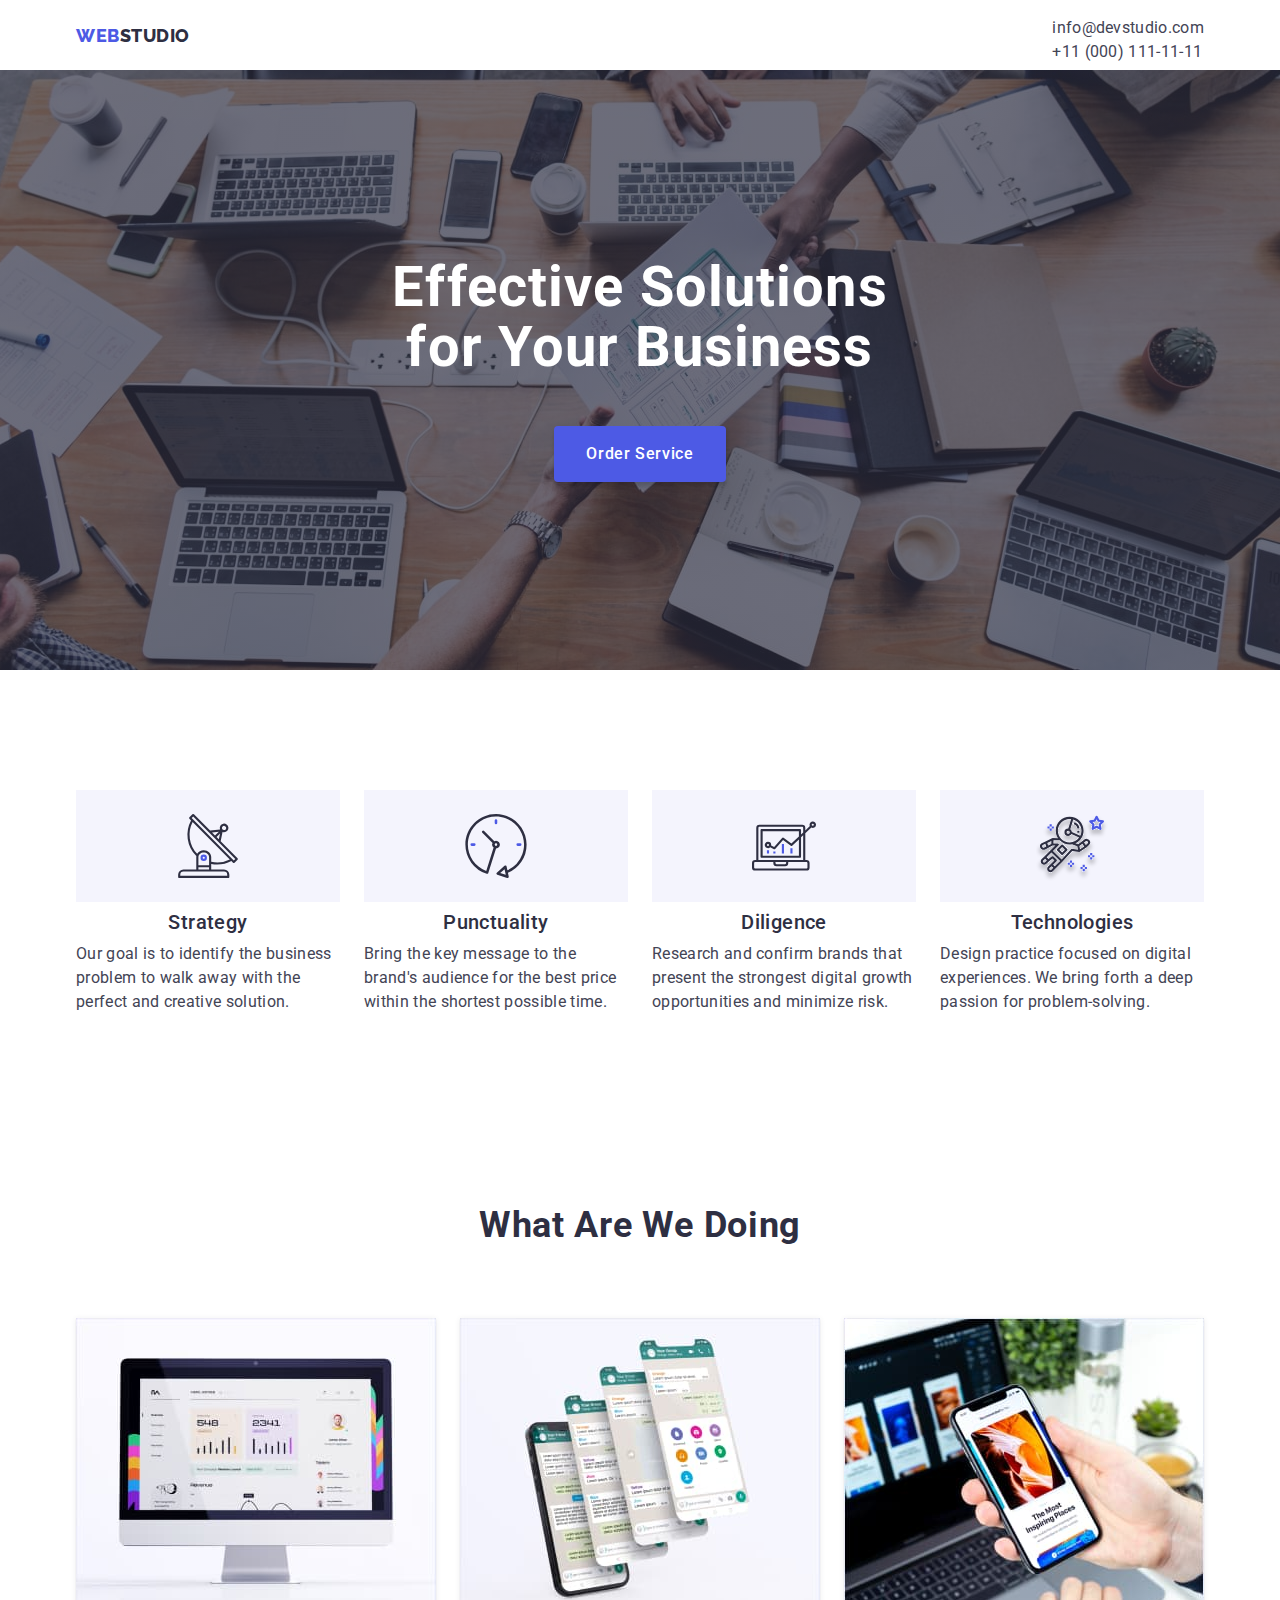
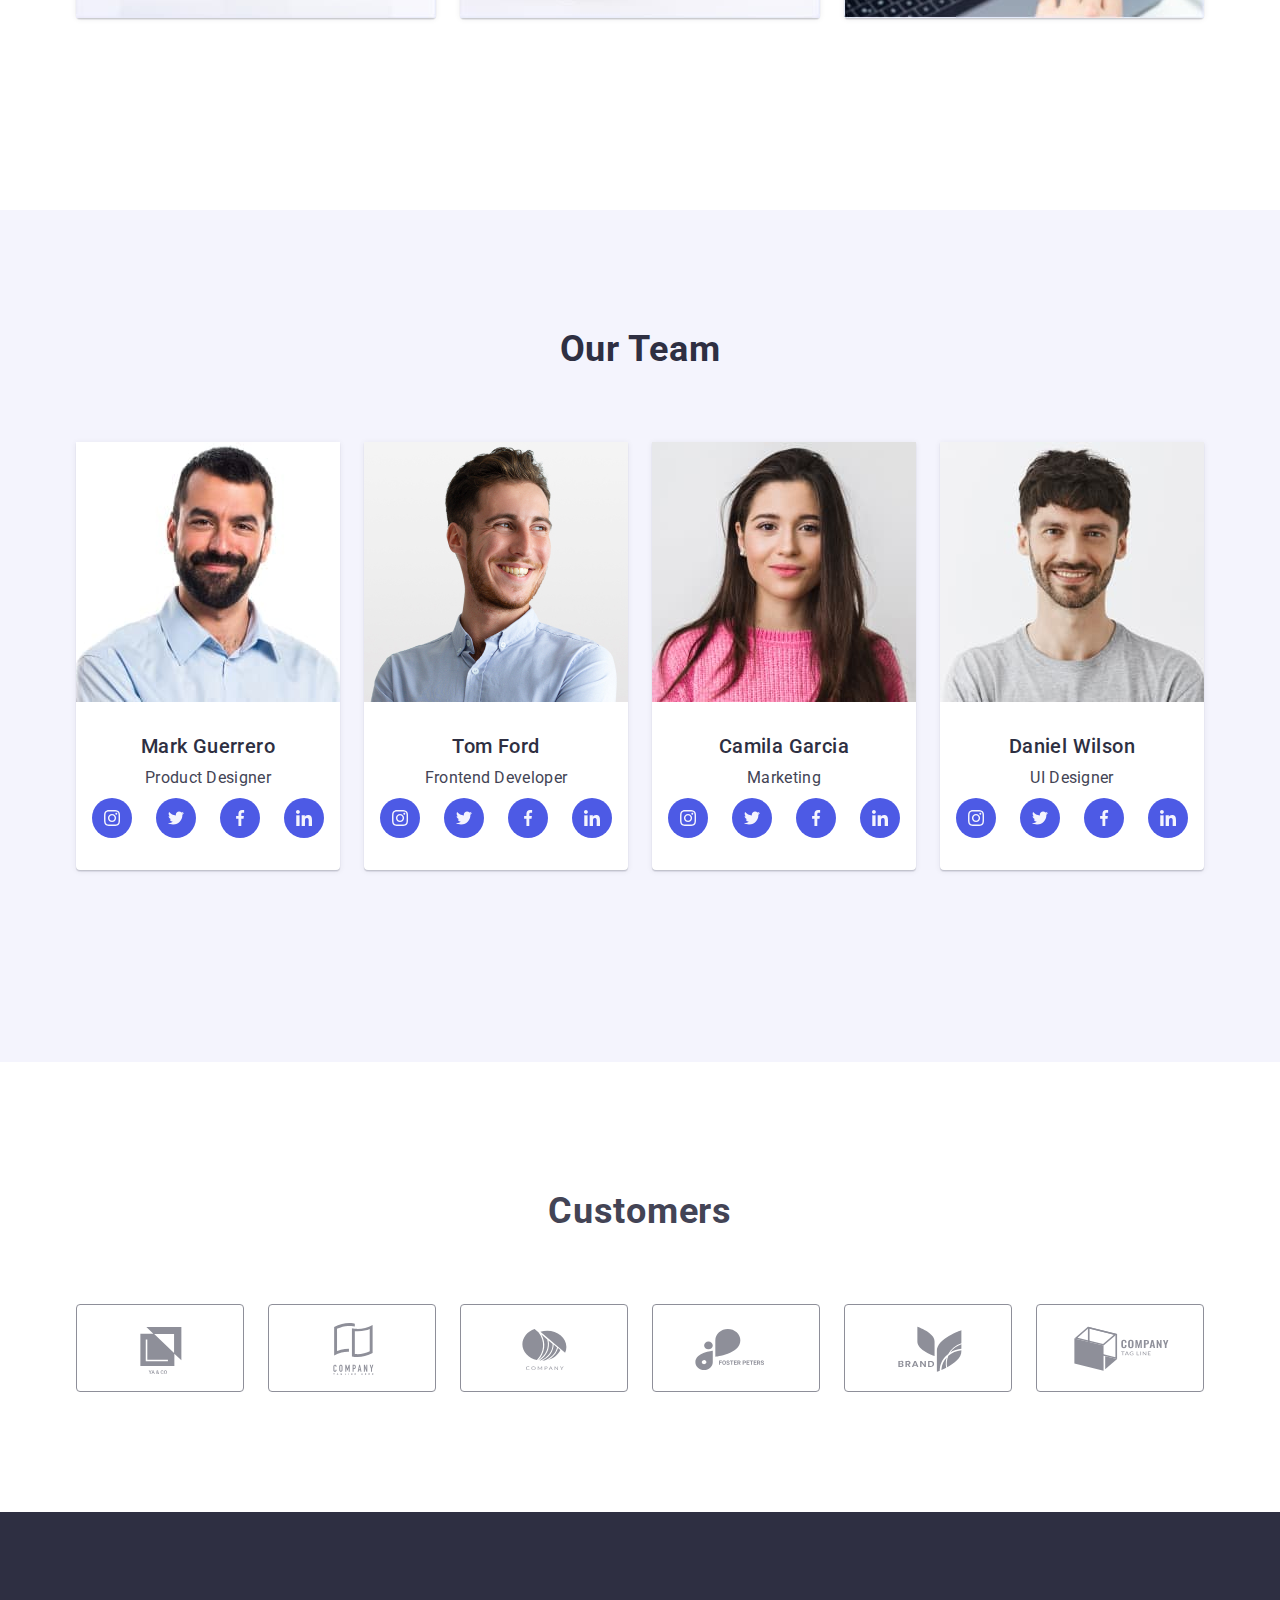
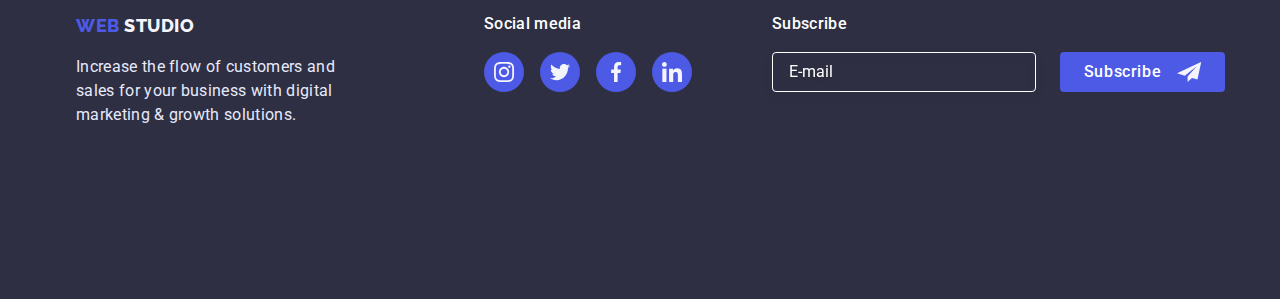
==== commit e90672ba: "Update1" ====
--- a/index.html
+++ b/index.html
@@ -20,7 +20,7 @@
   </head>
   <body>
     <!-- top line -->
-    <!-- <header class="container-site">
+    <header class="container-site">
       <div class="container header-conteiner">
         <nav class="header-navigation">
           <a class="link web-top" href="./index.html"
@@ -46,7 +46,7 @@
           </ul>
         </nav>
         <address class="font">
-          <ul class="list site-nav">
+          <ul class="list site-nav-contacts">
             <li class="item">
               <a
                 class="link hover-nav header-addr"
@@ -63,16 +63,16 @@
           </ul>
         </address>
       </div>
-    </header> -->
+    </header>
 
     <!-- Hero img -->
     <main>
-      <!-- <section class="hero overlay">
+      <section class="hero overlay">
         <h1 class="hero-tittle">Effective Solutions for Your Business</h1>
         <button data-modal-open class="hero-btn hover-btn">
           Order Service
         </button>
-      </section> -->
+      </section>
 
       <!-- Sections 1 -->
       <section class="section">
@@ -555,6 +555,6 @@
       </div>
     </footer>
 
-    <!-- <script src="./js/modal.js"></script> -->
+    <script src="./js/modal.js"></script>
   </body>
 </html>
--- a/css/styles.css
+++ b/css/styles.css
@@ -101,6 +101,10 @@
 }
 
 .site-nav{
+    display: flex;
+    gap: 40px;
+}
+.site-nav-contacts{
     display: flex;
     gap: 40px;
 }
--- a/css/device.css
+++ b/css/device.css
@@ -51,10 +51,18 @@
 .card-item{
     margin-bottom: 72px;
 }
-/* .card-item:last-of-type{
-    margin-bottom: 0;
-} */
-    
+.site-nav{
+    display: none;
+}
+.site-nav-contacts{
+    display: none;
+}
+.header-conteiner{
+    height: 70px;
+}
+
+
+
     }
 
 
@@ -106,10 +114,17 @@
     display: block;
     margin-left: 24px;
 }
-.footer-logo-text{
-    
-}
-
+.site-nav-contacts{
+    display: block;
+    font-size: 12px;
+    line-height: 1.17;
+    letter-spacing: 0.04em;
+    padding-top: 16px;
+    padding-bottom: 16px;
+}
+.item{
+    padding: 0;
+}
 
 
 
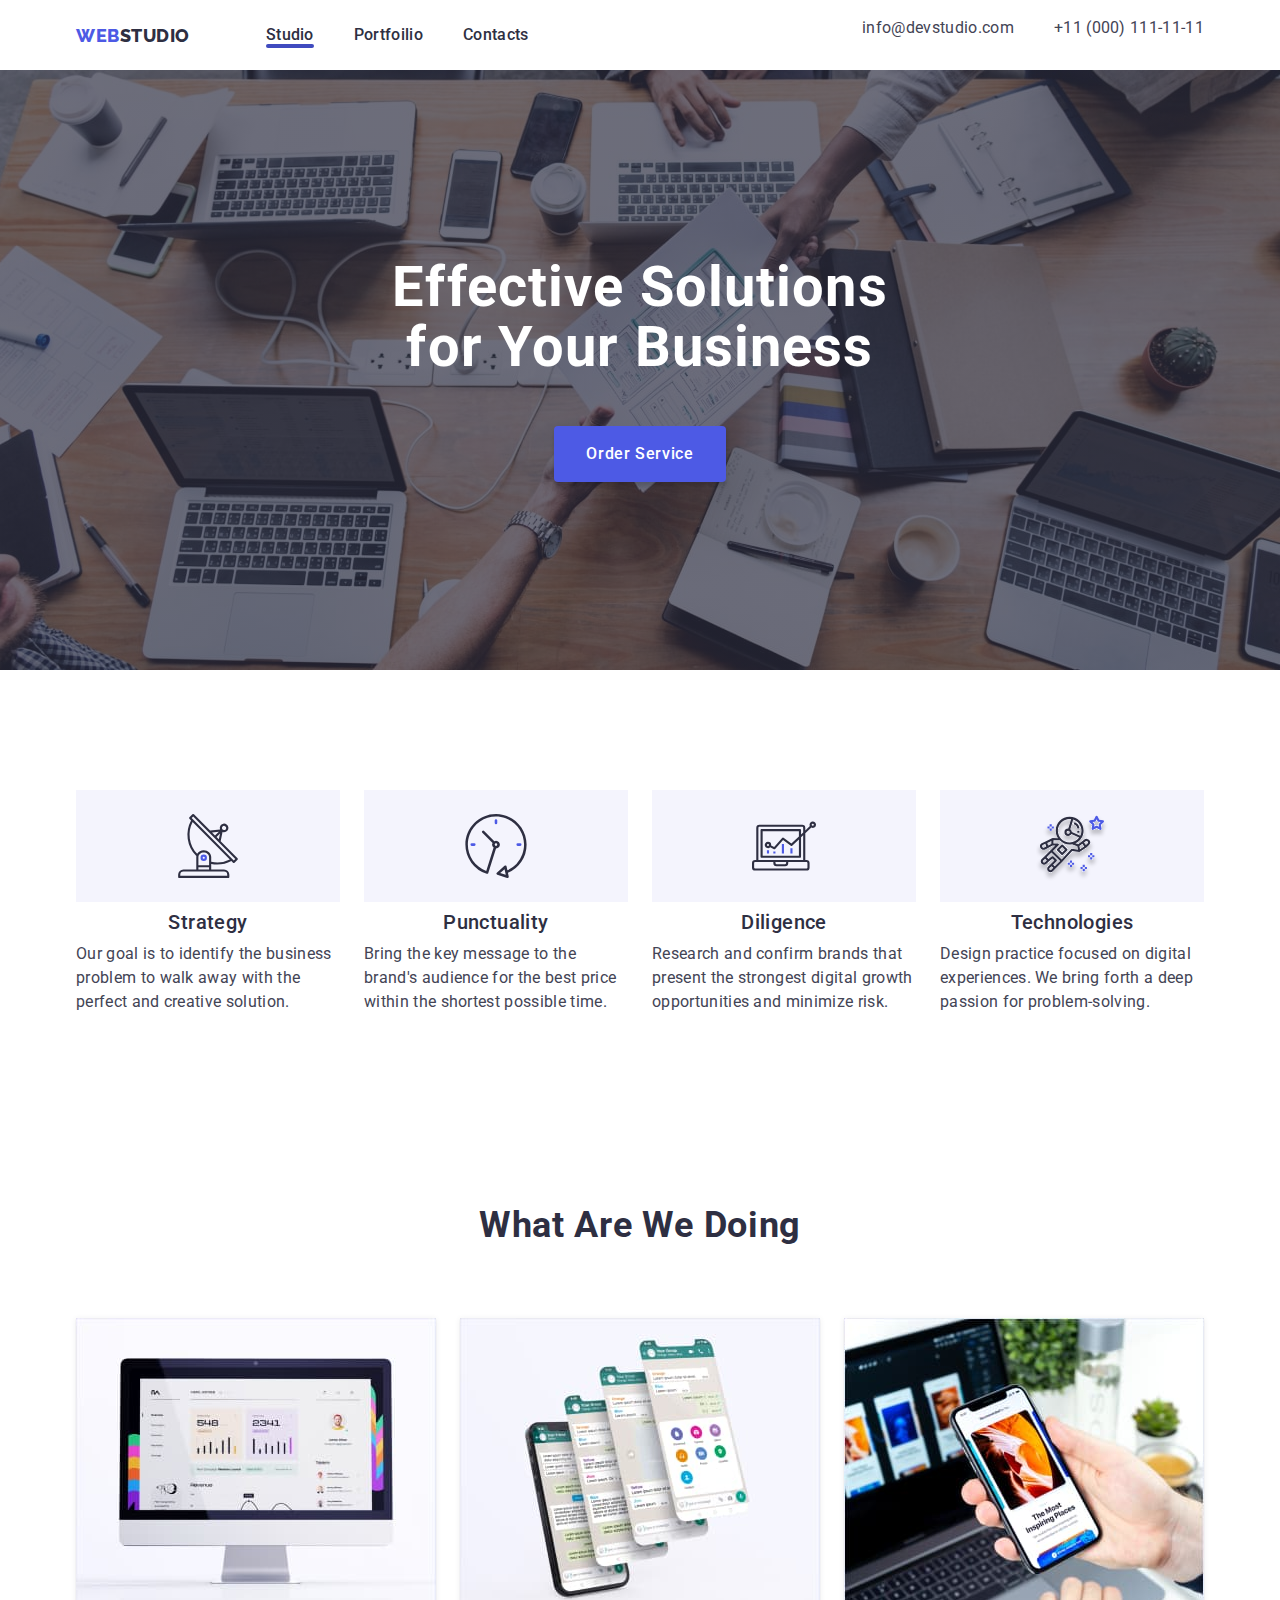
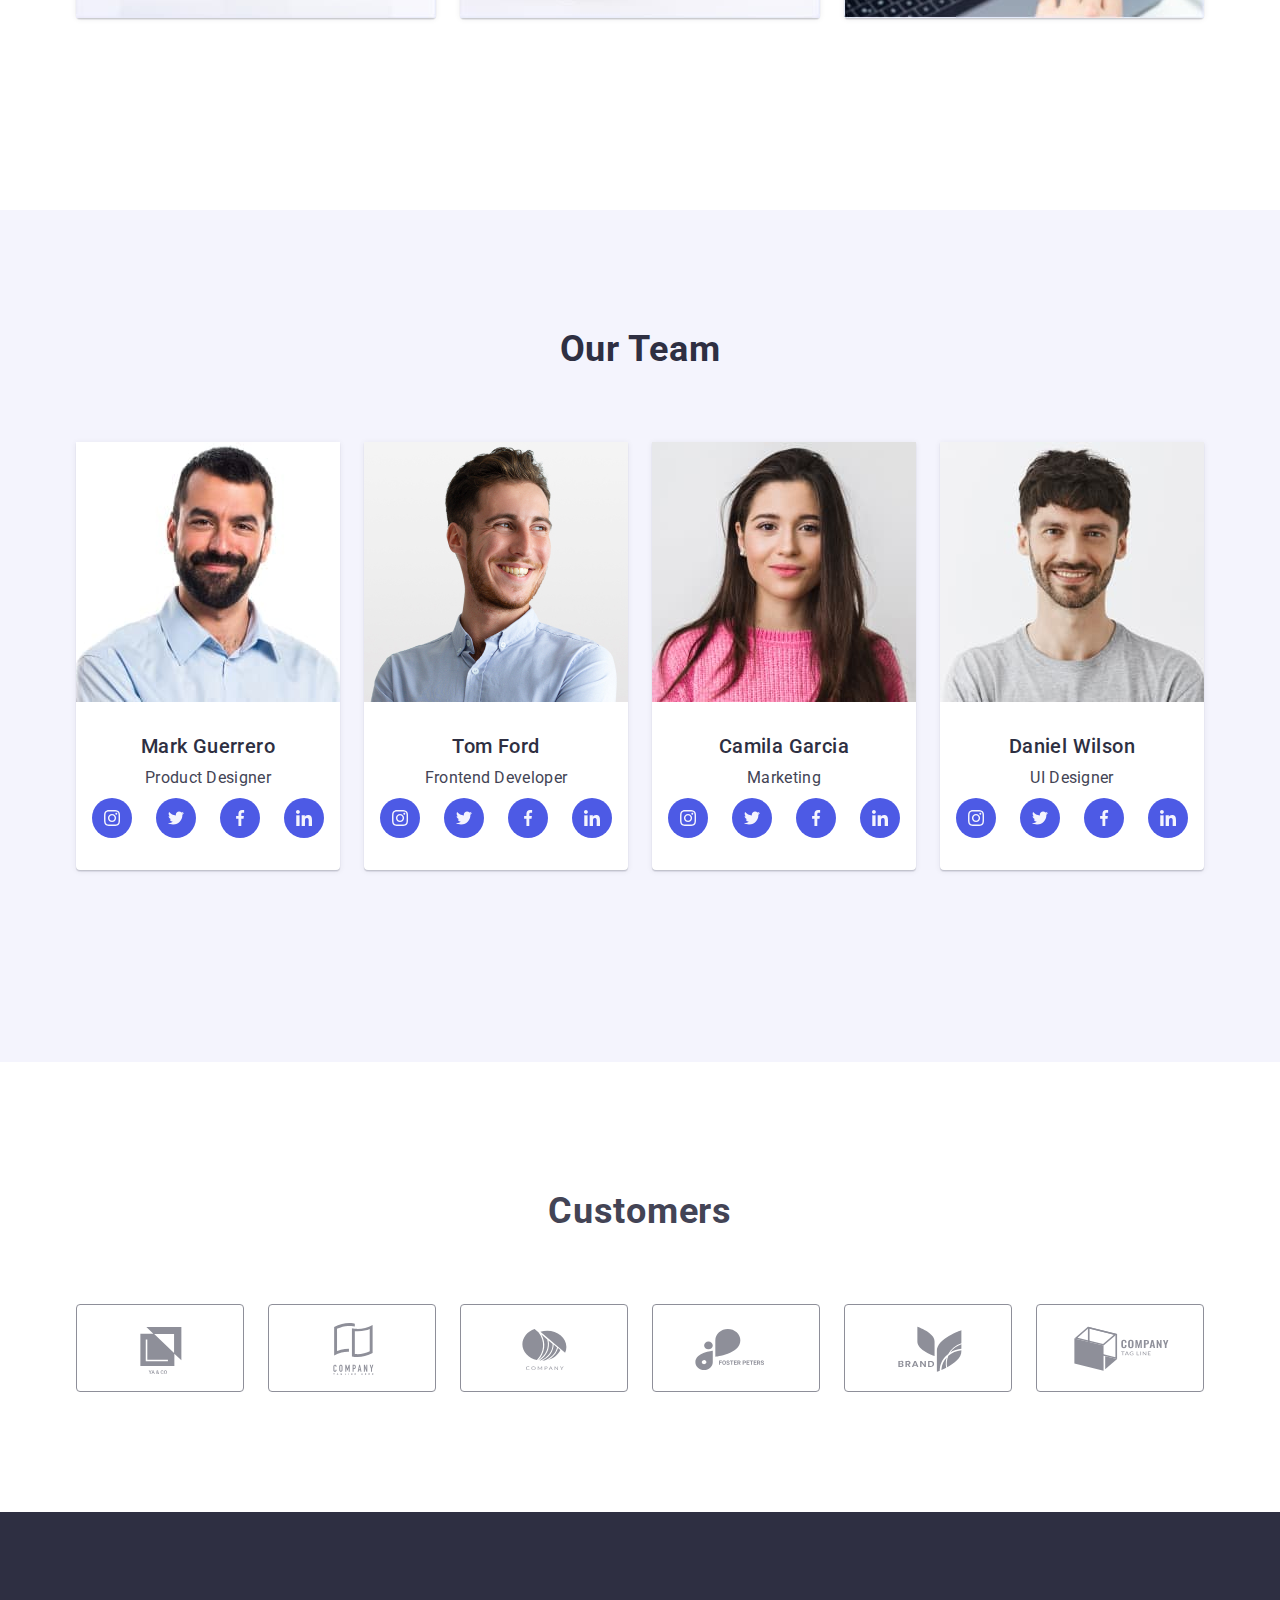
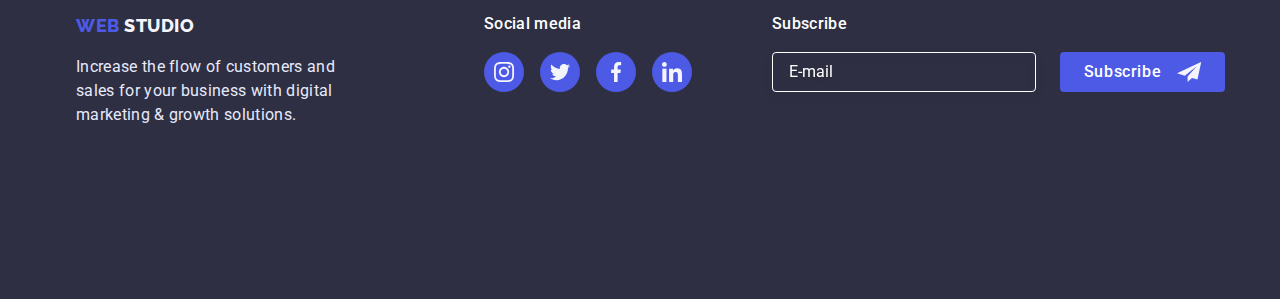
==== commit ca154fa1: "Update1" ====
--- a/index.html
+++ b/index.html
@@ -62,7 +62,83 @@
             </li>
           </ul>
         </address>
+        <button data-menu-open class="btn-open-mob-menu">
+         <svg width="32" height="22" viewBox="0 0 32 22" fill="none" xmlns="http://www.w3.org/2000/svg">
+             <g clip-path="url(#clip0_297053_2156)">
+            <path d="M1.34766 20.0431H30.8861M1.34766 10.7354H30.8861M1.34766 1.42773H30.8861" stroke="#2E2F42" stroke-width="3" stroke-linecap="round" stroke-linejoin="round"/>
+            </g>
+            <defs>
+            <clipPath id="clip0_297053_2156">
+            <rect width="32" height="22" fill="white"/>
+            </clipPath>
+            </defs>
+            </svg>
+        </button>
       </div>
+      <div class="mob-menu" data-menu>
+        <div>
+          <button data-menu-close class="menu-close-bnt">X</button>
+          <nav>
+            <ul class="">
+              <li class="for-mob-men">
+                <a href="" class="font-menu-nav">Studio</a>
+              </li>
+              <li class="for-mob-men">
+                <a href="" class="font-menu-nav">Portfolio</a>
+              </li>
+              <li class="gg">
+                <a href="" class="font-menu-nav-1">Contacts</a>
+              </li>
+            </ul>
+        </div>
+
+          <div>
+            <ul>
+              <li class="for-mob-men">
+                <a class="font-menu-nav-1" href="tel:+11000111111"
+                  >+11 (000) 111-11-11</a
+                >
+              <li class="gg">
+                <a class="font-menu-con" href="mailto:info@devstudio.com"
+                  >info@devstudio.com</a
+                >
+              </li>
+              </ul>
+          
+                <ul class="mob-menu-soc">
+                  <li>
+                    <a class="menu-soc" href="">
+                      <svg class="button-icon" width="40" height="40">
+                        <use href="./images/symbol-defs.svg#icon-instagram"></use>
+                      </svg>
+                    </a>
+                  </li>
+                  <li>
+                    <a class="menu-soc" href="">
+                      <svg class="button-icon" width="40" height="40">
+                        <use href="./images/symbol-defs.svg#icon-twitter"></use>
+                      </svg>
+                    </a>
+                  </li>
+                  <li>
+                    <a class="menu-soc" href="">
+                      <svg class="button-icon" width="40" height="40">
+                        <use href="./images/symbol-defs.svg#icon-facebook"></use>
+                      </svg>
+                    </a>
+                  </li>
+                  <li>
+                    <a class="menu-soc" href="">
+                      <svg class="button-icon" width="40" height="40">
+                        <use href="./images/symbol-defs.svg#icon-linkedin"></use>
+                      </svg>
+                    </a>
+                  </li>
+                </ul>
+              </li>
+            </nav>
+          </div>
+          </div>
     </header>
 
     <!-- Hero img -->
@@ -118,6 +194,7 @@
           <ul class="list feature-list">
             <li class="card-item">
               <img
+                srcset="./images/img 1-2x-min.jpg 2x"
                 src="./images/img1.jpg"
                 alt="Photo computer"
                 width="360"
@@ -126,6 +203,7 @@
             </li>
             <li class="card-item">
               <img
+                srcset="./images/img 2-2x-min.jpg 2x"
                 src="./images/img2.jpg"
                 alt="Photo mobile"
                 width="360"
@@ -134,6 +212,7 @@
             </li>
             <li class="card-item">
               <img
+                srcset="./images/img 3-2x-min.jpg 2x"
                 src="./images/img3.jpg"
                 alt="Photo Iphone"
                 width="360"
@@ -152,6 +231,7 @@
             <li class="card-item">
               <img
                 src="./images/Team-Card-1.jpg"
+                srcset="./images/Team-Card-1-2x-min.jpg 2x"
                 alt="Mark Guerrero"
                 width="264"
                 height="260"
@@ -205,6 +285,7 @@
             <li class="card-item">
               <img
                 src="./images/Team-Card-2.jpg"
+                srcset="./images/Team-Card-2-2x-min.jpg 2x"
                 alt="Photo Tom Ford"
                 width="264"
                 height="260"
@@ -257,6 +338,7 @@
             <li class="card-item">
               <img
                 src="./images/Team-Card-3.jpg"
+                srcset="./images/Team-Card-3-2x-min.jpg 2x"
                 alt="Photo Camila Garcia"
                 width="264"
                 height="260"
@@ -309,6 +391,7 @@
             <li class="card-item">
               <img
                 src="./images/Team-Card-4.jpg"
+                srcset="./images/Team-Card-4-2x-min.jpg 2x"
                 alt="Photo Daniel Wilson"
                 width="264"
                 height="260"
@@ -556,5 +639,6 @@
     </footer>
 
     <script src="./js/modal.js"></script>
+    <script src="./js/menu.js"></script>
   </body>
 </html>
--- a/css/styles.css
+++ b/css/styles.css
@@ -56,10 +56,6 @@
 color: var(--color)
 }
 
-.web-top{
-    margin-right: 76px;
-}
-
 .studio-top{
 font-family: 'Raleway', sans-serif;
 font-weight: 800;
@@ -128,6 +124,8 @@
     border-radius: 2px;
     background-color: #404BBF;
 }
+
+
 
 
 /* =================Hero =========================*/
--- a/css/device.css
+++ b/css/device.css
@@ -7,7 +7,85 @@
     margin-left: auto;
     margin-right: auto;
     }
-
+.mob-menu-soc {
+    display: flex;
+    list-style: none;
+    gap: 56px;
+    margin-top: 48px;
+}
+.mob-menu {
+    position: fixed;
+    top: 0;
+    z-index: 2;
+    width: 100vw;
+    height: 100vh;
+    background-color: #FFFFFF;
+    padding-left: 40px;
+    padding-top: 80px;
+    display: flex;
+    flex-direction: column;
+    justify-content: space-between;
+}
+
+.menu-soc {
+    background: #4D5AE5;
+    border: none;
+    width: 40px;
+    height: 40px;
+    border-radius: 50%;
+    display: flex;
+    justify-content: center;
+    align-items: center;
+    margin-bottom: 40px;
+}
+
+.font-menu-nav{
+    font-weight: 700;
+    font-size: 36px;
+    line-height: 1.11;
+    letter-spacing: 0.02em;
+    text-transform: capitalize;
+    text-decoration: none;
+    color: #2E2F42;
+}
+
+.font-menu-nav-1 {
+    font-weight: 700;
+    font-size: 36px;
+    line-height: 1.11;
+    letter-spacing: 0.02em;
+    text-transform: capitalize;
+    text-decoration: none;
+    color: var(--hov-btn);
+}
+
+.menu-nav-ot{
+    margin-right: 40px;
+}
+.font-menu-con{
+    font-weight: 500;
+    font-size: 20px;
+    line-height: 1.2;
+    letter-spacing: 0.02em;
+    color: #434455;
+}
+
+.for-mob-men{
+    margin-bottom: 40px;
+    list-style: none;
+}
+
+.gg{
+    list-style: none;
+    margin-bottom: 93px;
+}
+
+.menu-close-bnt{
+    border: none;
+    position: absolute;
+    top: 24px;
+    right: 24px;
+}
 .feature-subtitle{
     display: flex;
     justify-content: center;
@@ -27,8 +105,6 @@
 .container-fooer{
     display: block;
     padding-right: 15px;
-    padding-left: 15px;
-    /* margin: 0 auto; */
     margin-left: 0;
     margin-right: 0;
 }
@@ -38,7 +114,12 @@
 
 .footer-logo-text{
     margin-bottom: 72px;
-   
+    display: flex;
+    flex-direction: column;
+    align-items: center;
+}
+.web-top {
+    margin-right: 0px;
 }
 .back-foot {
     justify-content: center;
@@ -59,6 +140,10 @@
 }
 .header-conteiner{
     height: 70px;
+}
+.btn-open-mob-menu{
+    border: none;
+    background: transparent;
 }
 
 
@@ -70,7 +155,6 @@
     @media screen and (min-width: 768px) {
 .container {
     max-width: 768px;  
-    
     }
 .feature-subtitle{
    display: block;
@@ -125,11 +209,26 @@
 .item{
     padding: 0;
 }
-
-
-
-
-
+.web-top {
+    margin-right: auto;
+}
+.site-nav{
+    display: flex;
+    gap: 40px;
+    margin-left: 120px;
+}
+.mob-menu{
+    display: none;
+}
+.footer-social {
+    display: flex;
+    list-style: none;
+    gap: 16px;
+    justify-content: center;
+}
+.btn-open-mob-menu{
+    display: none;
+}
 
 
 
@@ -232,12 +331,31 @@
     padding-top: 130px;
     padding-bottom: 120px;
 }
-
-
-
-
-
-
+.web-top {
+    margin-right: auto;
+}
+
+.site-nav {
+    display: flex;
+    gap: 40px;
+    margin-left: 76px;
+}
+.site-nav-contacts {
+    display: flex;
+    gap: 40px;
+}
+.mob-menu {
+    display: none;
+}
+.footer-social {
+    display: flex;
+    list-style: none;
+    gap: 16px;
+    justify-content: center;
+}
+.btn-open-mob-menu {
+    display: none;
+}
 
 
 
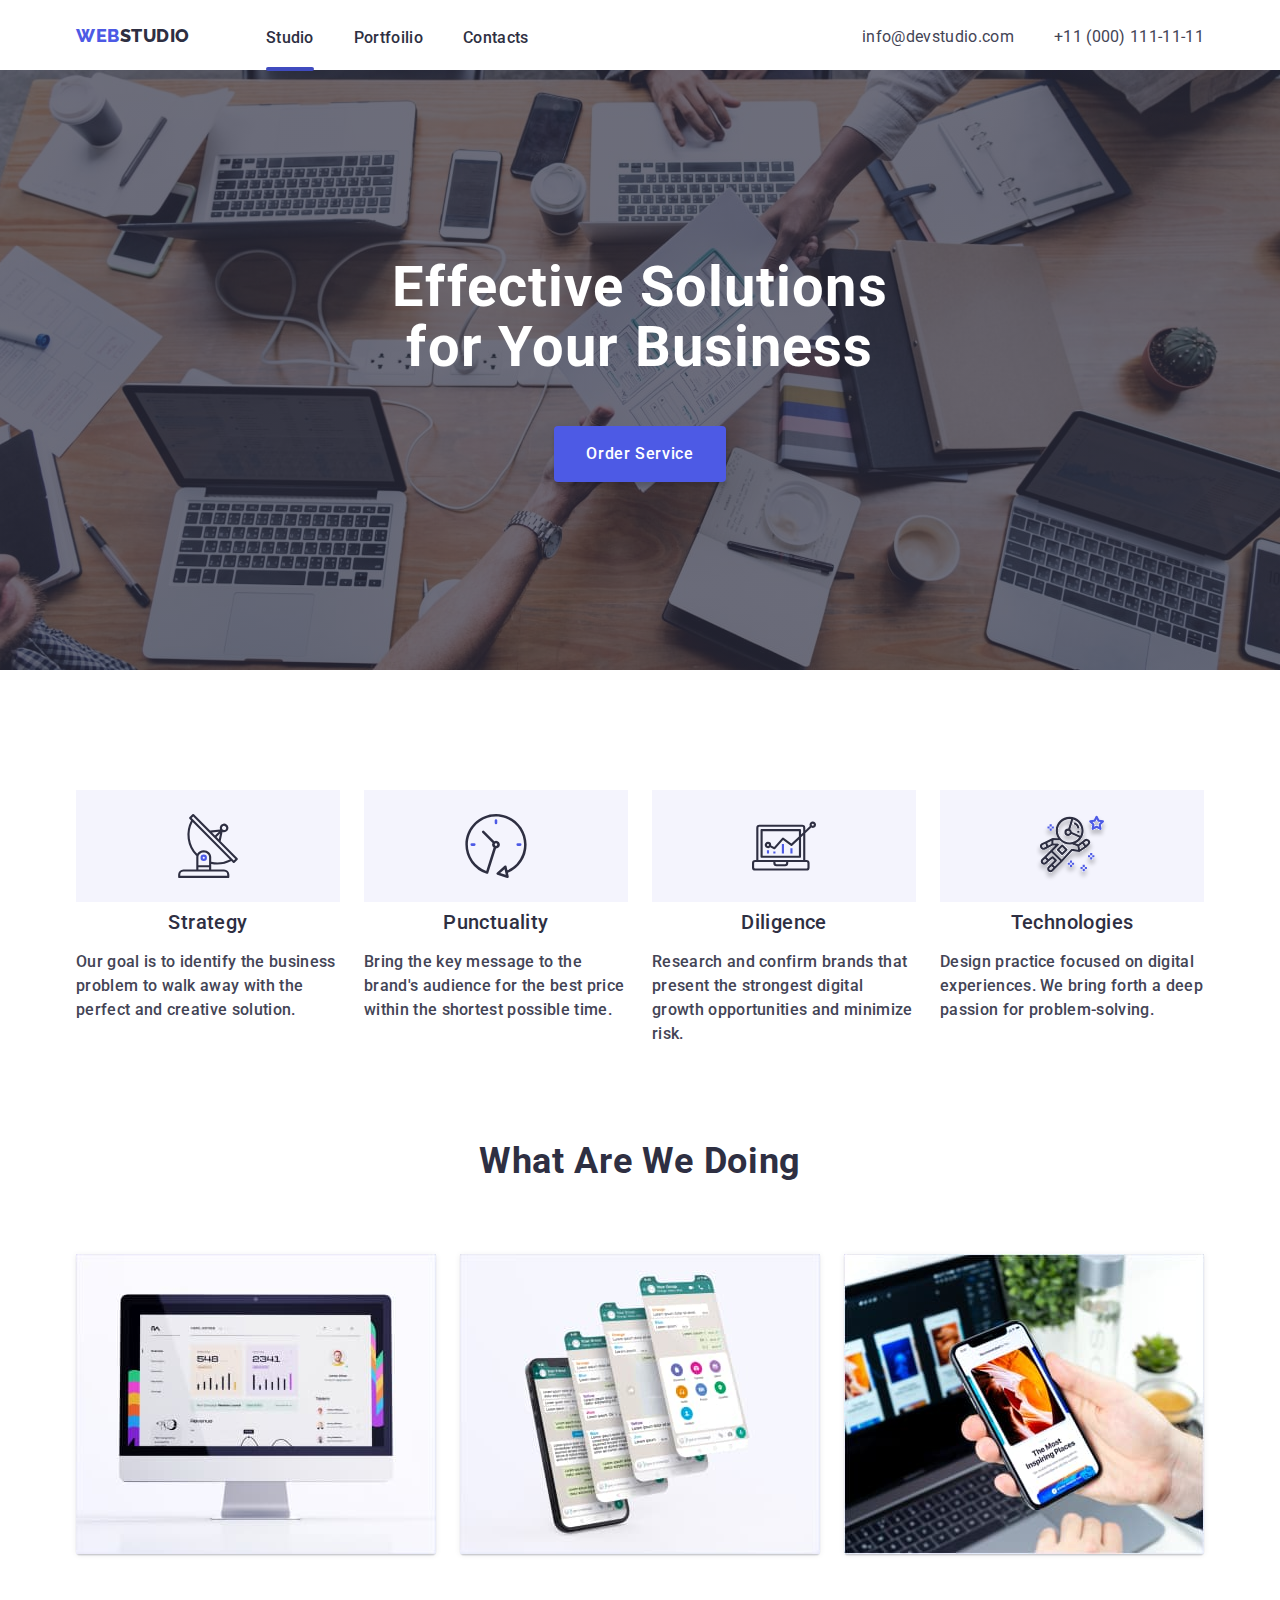
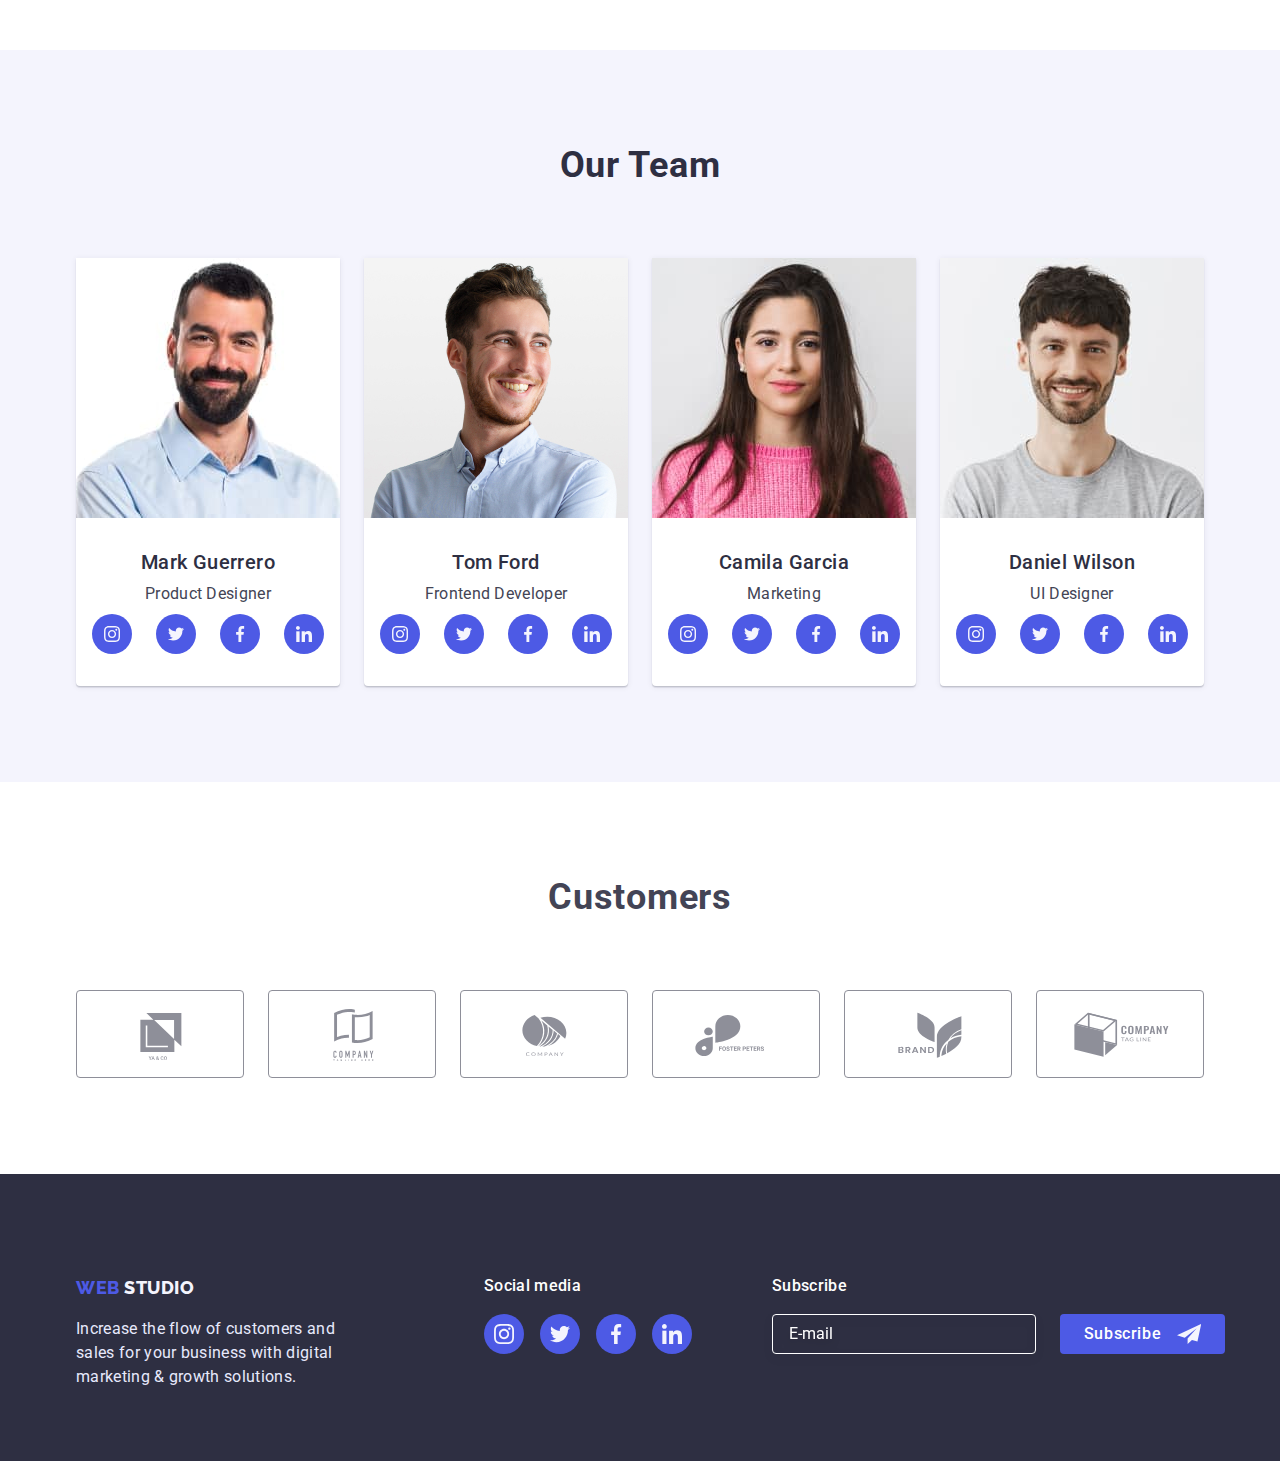
==== commit 1c5386c9: "Update1" ====
--- a/index.html
+++ b/index.html
@@ -47,7 +47,7 @@
         </nav>
         <address class="font">
           <ul class="list site-nav-contacts">
-            <li class="item">
+            <li class="l">
               <a
                 class="link hover-nav header-addr"
                 href="mailto:info@devstudio.com"
@@ -55,7 +55,7 @@
               >
             </li>
 
-            <li class="item">
+            <li class="l">
               <a class="link hover-nav header-addr" href="tel:+11000111111"
                 >+11 (000) 111-11-11</a
               >
@@ -75,9 +75,14 @@
             </svg>
         </button>
       </div>
-      <div class="mob-menu" data-menu>
+      <div class="mob-menu is-hidden" data-menu>
         <div>
-          <button data-menu-close class="menu-close-bnt">X</button>
+          <button data-menu-close class="menu-close-bnt">
+          <svg class="icon-vector" width="8" height="8">
+            <use href="./images/symbol-defs.svg#icon-Vector"></use>
+          </svg>
+        </button>
+          
           <nav>
             <ul class="">
               <li class="for-mob-men">
@@ -227,11 +232,11 @@
       <section class="section-3">
         <div class="container">
           <h2 class="semple-text">Our Team</h2>
-          <ul class="list feature-list">
-            <li class="card-item">
+          <ul class="list feature-list feature-sub-list">
+            <li class="card-item ">
               <img
                 src="./images/Team-Card-1.jpg"
-                srcset="./images/Team-Card-1-2x-min.jpg 2x"
+                srcset=""
                 alt="Mark Guerrero"
                 width="264"
                 height="260"
@@ -556,7 +561,7 @@
           </div>
 
           <label class="check option text-policy">
-            <input class="check__input" type="checkbox" checked />
+            <input class="check__input" type="checkbox"/>
             <span class="check__box"></span>
             I accept the terms and conditions of the
             <a href="" class="link-policy">Privacy Policy</a>
@@ -569,8 +574,8 @@
       </div>
     </div>
 
-    <footer class="back-foot">
-      <div class="container-fooer">
+    <footer class="back-foot ">
+      <div class="container-fooer container">
         <div class="box3">
           <div class="footer-logo-text">
             <a class="link web-top" href="./index.html"
--- a/css/styles.css
+++ b/css/styles.css
@@ -105,25 +105,12 @@
     gap: 40px;
 }
 
-.item{
-    padding-top: 25px;
-    padding-bottom: 25px;
-}
+
 .menu-link {
     position: relative;
 }
 
-.link.current::after {
-    content: '';
-    position: absolute;
-    left: 0;
-    bottom: -1px;
-    display: block;
-    width: 100%;
-    height: 4px;
-    border-radius: 2px;
-    background-color: #404BBF;
-}
+
 
 
 
@@ -326,24 +313,8 @@
     height: 88px;
 }
 
-.feature-subtitle{
-    font-family: 'Roboto', sans-serif;
-    font-weight: 500;
-    font-size: 20px;
-    line-height: 1.2;
-    letter-spacing: 0.02em;
-    color: var(--font-text);
-    
-}
-
-.cards-subtext{
-    font-size: 16px;
-    line-height: 1.5;
-    letter-spacing: 0.02em;
-    color: var(--text);
-    margin-top: 8px;
-    margin-bottom: 72px;
-}
+
+
 
 .cards-subtext-team{
     font-size: 16px;
@@ -903,6 +874,7 @@
     border-radius: 4px;
     background: transparent;
     color: #ffffff;
+    max-width: 428px;
 }
 
 .comment-footer::placeholder {
--- a/css/device.css
+++ b/css/device.css
@@ -68,6 +68,7 @@
     line-height: 1.2;
     letter-spacing: 0.02em;
     color: #434455;
+    text-decoration: none;
 }
 
 .for-mob-men{
@@ -85,10 +86,25 @@
     position: absolute;
     top: 24px;
     right: 24px;
-}
+    width: 24px;
+    height: 24px;
+    border-radius: 50%;
+    display: flex;
+    justify-content: center;
+    align-items: center;
+
+}
+
 .feature-subtitle{
     display: flex;
     justify-content: center;
+
+    font-weight: 500;
+    font-size: 20px;
+    line-height: 1.2;
+    text-align: center;
+    letter-spacing: 0.02em;
+    color: #2E2F42;
 }
 
 .section-2 {
@@ -102,12 +118,7 @@
     flex-basis: calc((100% - 24px) / 2);
     justify-content: center;
 }
-.container-fooer{
-    display: block;
-    padding-right: 15px;
-    margin-left: 0;
-    margin-right: 0;
-}
+
 .box2 {
     display: block;
 }
@@ -140,24 +151,52 @@
 }
 .header-conteiner{
     height: 70px;
+    display: flex;
+    align-items: center;
 }
 .btn-open-mob-menu{
     border: none;
     background: transparent;
 }
-
-
+.cards-subtext {
+    font-weight: 500;
+    font-size: 16px;
+    line-height: 1.5;
+    letter-spacing: 0.02em;
+    color: #434455;
+    margin-bottom: 72px;
+    padding-top: 8px;
+}
+
+
+.feature-sub-list{
+    width: 264px;
+    margin: 0 auto;
+}
 
     }
 
 
 
     @media screen and (min-width: 768px) {
+
+
 .container {
-    max-width: 768px;  
+    max-width: 768px; 
     }
+
+
+.feature-sub-list {
+   width: auto;
+}
 .feature-subtitle{
-   display: block;
+    display: flex;
+    font-family: 'Roboto', sans-serif;
+    font-weight: 500;
+    font-size: 20px;
+    line-height: 1.2;
+    letter-spacing: 0.02em;
+    color: var(--font-text);
 }  
 .list-item{
     flex-basis: calc((100% - 24px) / 2);
@@ -169,7 +208,6 @@
 }
 .feature-list {
     display: flex;
-    gap: 24px;
     flex-wrap: wrap;
 }
 .box2 {
@@ -179,7 +217,8 @@
     display: flex;
 }
 .container-fooer{
-    margin-left: 108px;
+    width: 552px;
+    padding-bottom: 96px;
 }
 .footer-mail{
     width: 264px;
@@ -204,7 +243,7 @@
     line-height: 1.17;
     letter-spacing: 0.04em;
     padding-top: 16px;
-    padding-bottom: 16px;
+    /* padding-bottom: 16px; */
 }
 .item{
     padding: 0;
@@ -229,11 +268,45 @@
 .btn-open-mob-menu{
     display: none;
 }
-
-
-
-
-}
+.cards-subtext {
+    font-size: 16px;
+    line-height: 1.5;
+    letter-spacing: 0.02em;
+    color: var(--text);
+    margin-top: 8px;
+    margin-bottom: 72px;
+}
+.header-addr{
+    font-weight: 400;
+    font-size: 12px;
+    line-height: 1.17;
+    letter-spacing: 0.04em;
+    color: #434455;
+}
+.back-foot {
+    padding-bottom: 0;
+}
+
+.link.current::after {
+    content: '';
+    position: absolute;
+    left: 0;
+    bottom: -1px;
+    display: block;
+    width: 100%;
+    height: 4px;
+    border-radius: 2px;
+    background-color: #404BBF;
+}
+.item {
+    padding-top: 25px;
+    padding-bottom: 20px;
+}
+
+.l{
+    padding-bottom: 12px;
+}
+    }
 
 
 
@@ -241,8 +314,24 @@
 
 .container{
     max-width: 1158px;
-   
-}
+}
+
+.link.current::after {
+    content: '';
+    position: absolute;
+    left: 0;
+    bottom: -1px;
+    display: block;
+    width: 100%;
+    height: 4px;
+    border-radius: 2px;
+    background-color: #404BBF;
+}
+.item {
+    padding-top: 25px;
+    padding-bottom: 20px;
+}
+
 .feature-list {
     display: flex;
     gap: 24px;
@@ -280,23 +369,20 @@
     background-image: url("../images/astronaut.svg");
 }
 .cards-subtext{
-     width: 264px;
+   margin-bottom: 0;
 }
 
 .section-2 {
     display: block;
 }
 
-.feature-subtitle{
-    display: flex;
-    justify-content: center;
-}
 .container-fooer{
     width: 1158px;
     padding-right: 15px;
     padding-left: 15px;
     margin: 0 auto;
     display: flex;
+    padding-bottom: 0;
 }
 
 .Subscribe{
@@ -312,25 +398,10 @@
     display: flex;
 }
 
-
 .section {
     padding-top: 120px;
 }
 
-.section-2 {
-    padding-top: 120px;
-    padding-bottom: 120px;
-}
-.section-3 {
-    padding-top: 120px;
-    padding-bottom: 120px;
-    background-color: #F4F4FD;
-}
-
-.section-4 {
-    padding-top: 130px;
-    padding-bottom: 120px;
-}
 .web-top {
     margin-right: auto;
 }
@@ -343,6 +414,7 @@
 .site-nav-contacts {
     display: flex;
     gap: 40px;
+    align-items: center;
 }
 .mob-menu {
     display: none;
@@ -357,7 +429,29 @@
     display: none;
 }
 
-
-
-
+.card-item{
+    margin-bottom: 0;
+}
+.feature-subtitle {
+    font-family: 'Roboto', sans-serif;
+    font-weight: 500;
+    font-size: 20px;
+    line-height: 1.2;
+    letter-spacing: 0.02em;
+    color: var(--font-text);
+    display: flex;
+    justify-content: center;
+}
+.back-foot{
+    padding-bottom: 0;
+}
+.header-addr {
+    font-weight: 400;
+    font-size: 16px;
+    line-height: 1.5;
+    letter-spacing: 0.02em;
+    color: #434455;
+}
     }
+
+
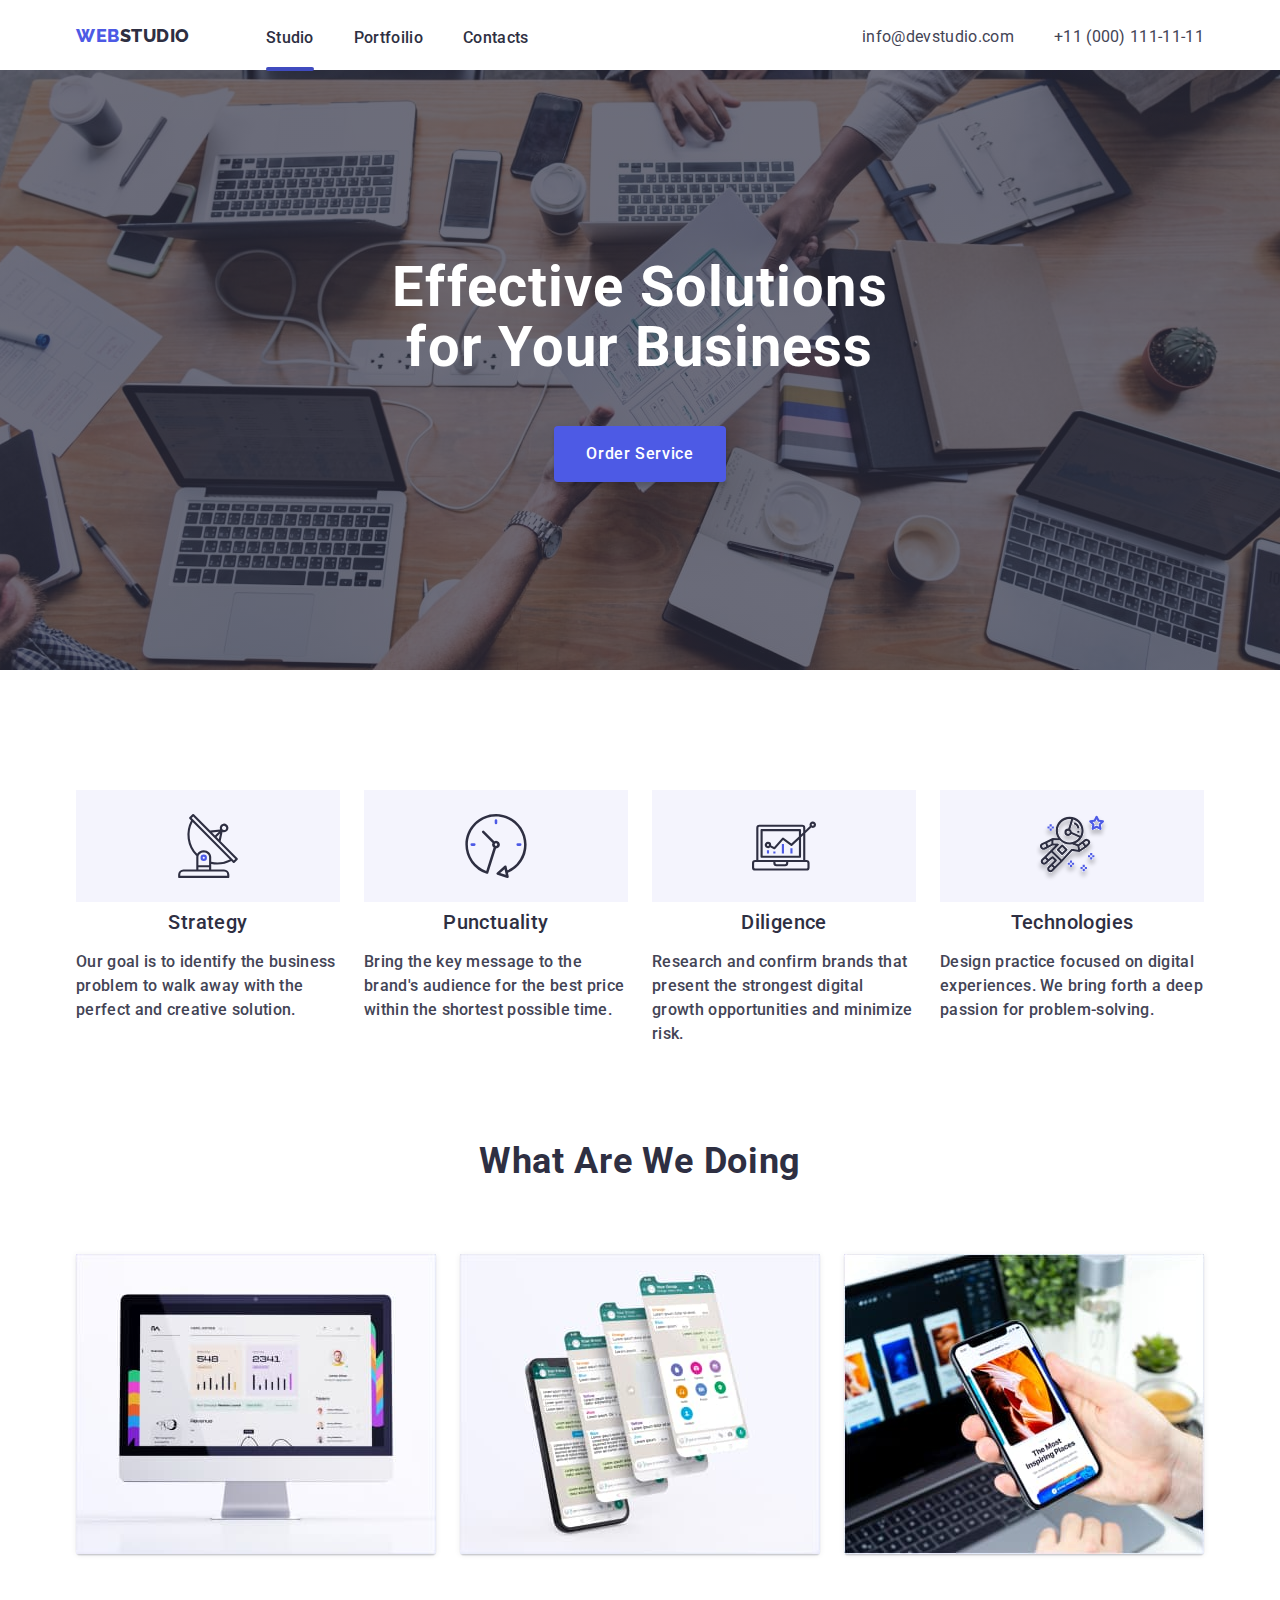
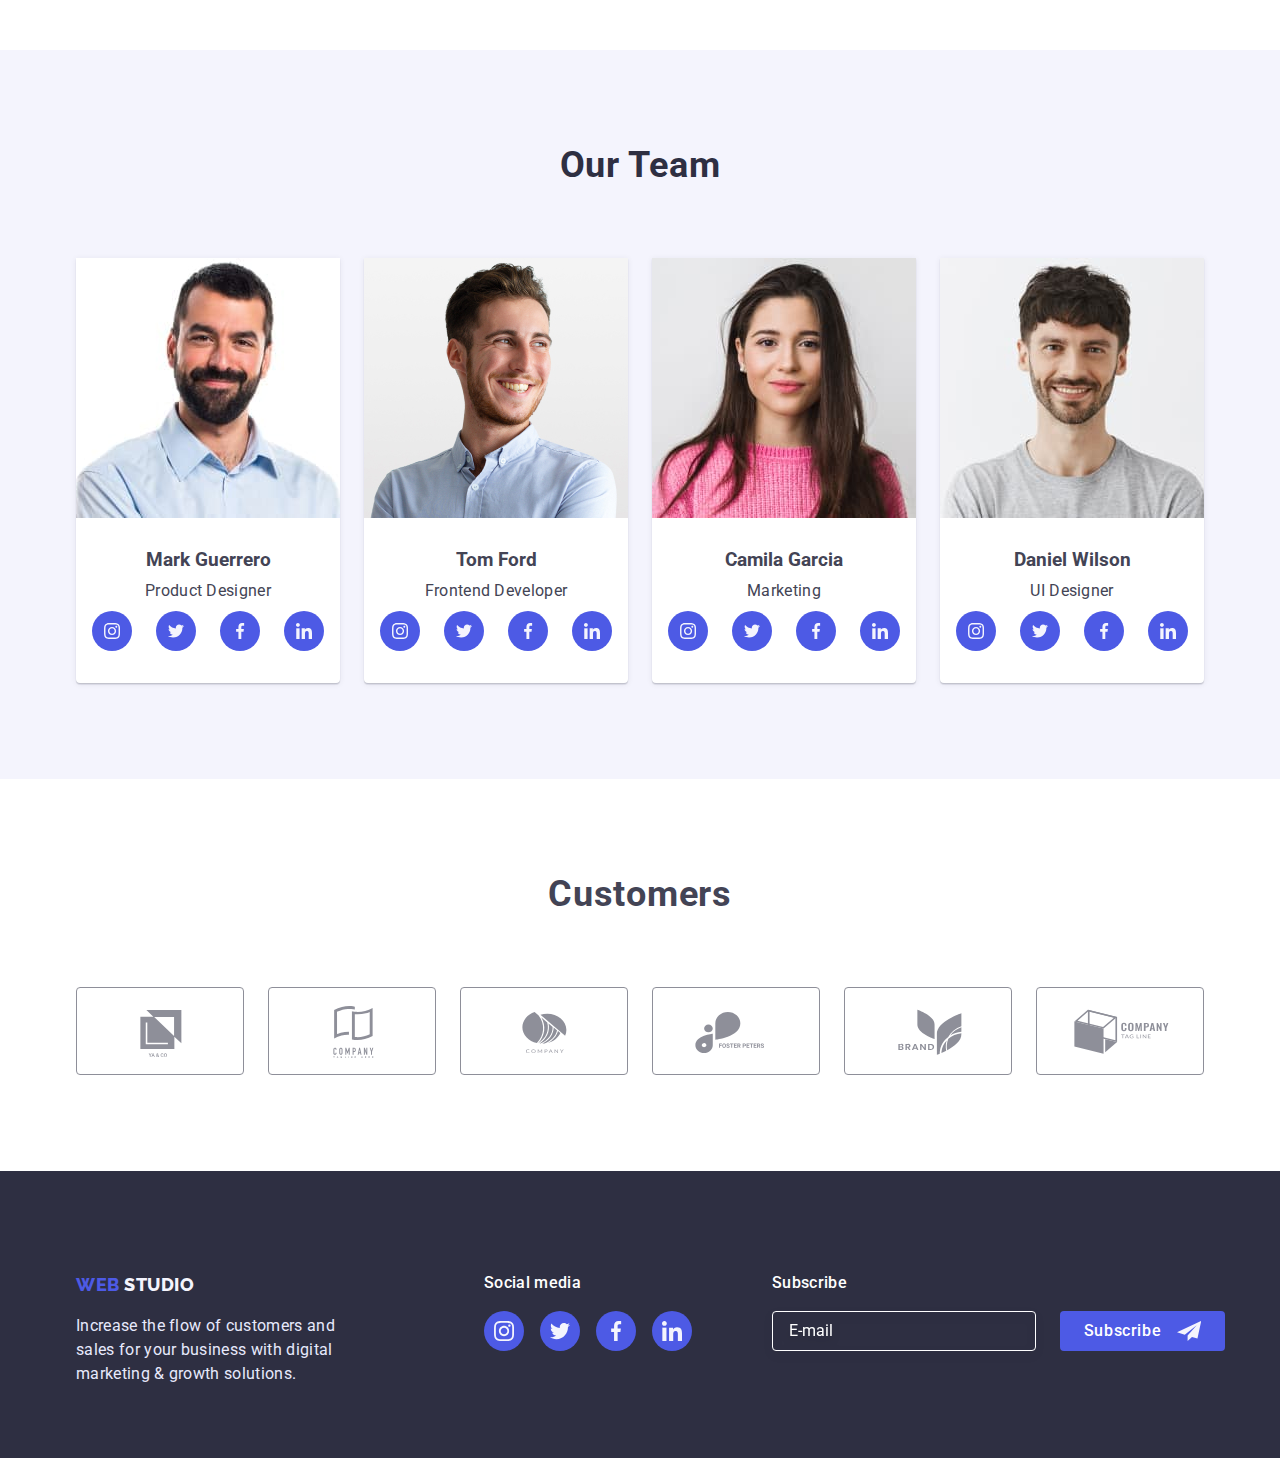
==== commit 7a57bfbf: "Add files via upload" ====
--- a/index.html
+++ b/index.html
@@ -233,7 +233,7 @@
         <div class="container">
           <h2 class="semple-text">Our Team</h2>
           <ul class="list feature-list feature-sub-list">
-            <li class="card-item ">
+            <li class="card-item pad pad-mob">
               <img
                 src="./images/Team-Card-1.jpg"
                 srcset=""
@@ -242,7 +242,7 @@
                 height="260"
               />
               <div class="subcard-item">
-                <h3 class="feature-subtitle">Mark Guerrero</h3>
+                <h3 class="our-team">Mark Guerrero</h3>
                 <p class="cards-subtext-team">Product Designer</p>
 
                 <ul class="social-list">
@@ -287,7 +287,7 @@
               </div>
             </li>
 
-            <li class="card-item">
+            <li class="card-item pad pad-mob">
               <img
                 src="./images/Team-Card-2.jpg"
                 srcset="./images/Team-Card-2-2x-min.jpg 2x"
@@ -296,7 +296,7 @@
                 height="260"
               />
               <div class="subcard-item">
-                <h3 class="feature-subtitle">Tom Ford</h3>
+                <h3 class="our-team">Tom Ford</h3>
                 <p class="cards-subtext-team">Frontend Developer</p>
                 <ul class="social-list">
                   <li class="social-item">
@@ -340,7 +340,7 @@
               </div>
             </li>
 
-            <li class="card-item">
+            <li class="card-item pad-mob">
               <img
                 src="./images/Team-Card-3.jpg"
                 srcset="./images/Team-Card-3-2x-min.jpg 2x"
@@ -349,7 +349,7 @@
                 height="260"
               />
               <div class="subcard-item">
-                <h3 class="feature-subtitle">Camila Garcia</h3>
+                <h3 class="our-team">Camila Garcia</h3>
                 <p class="cards-subtext-team">Marketing</p>
                 <ul class="social-list">
                   <li class="social-item">
@@ -393,7 +393,7 @@
               </div>
             </li>
 
-            <li class="card-item">
+            <li class="card-item pad-mob">
               <img
                 src="./images/Team-Card-4.jpg"
                 srcset="./images/Team-Card-4-2x-min.jpg 2x"
@@ -402,7 +402,7 @@
                 height="260"
               />
               <div class="subcard-item">
-                <h3 class="feature-subtitle">Daniel Wilson</h3>
+                <h3 class="our-team">Daniel Wilson</h3>
                 <p class="cards-subtext-team">UI Designer</p>
                 <ul class="social-list">
                   <li class="social-item">
